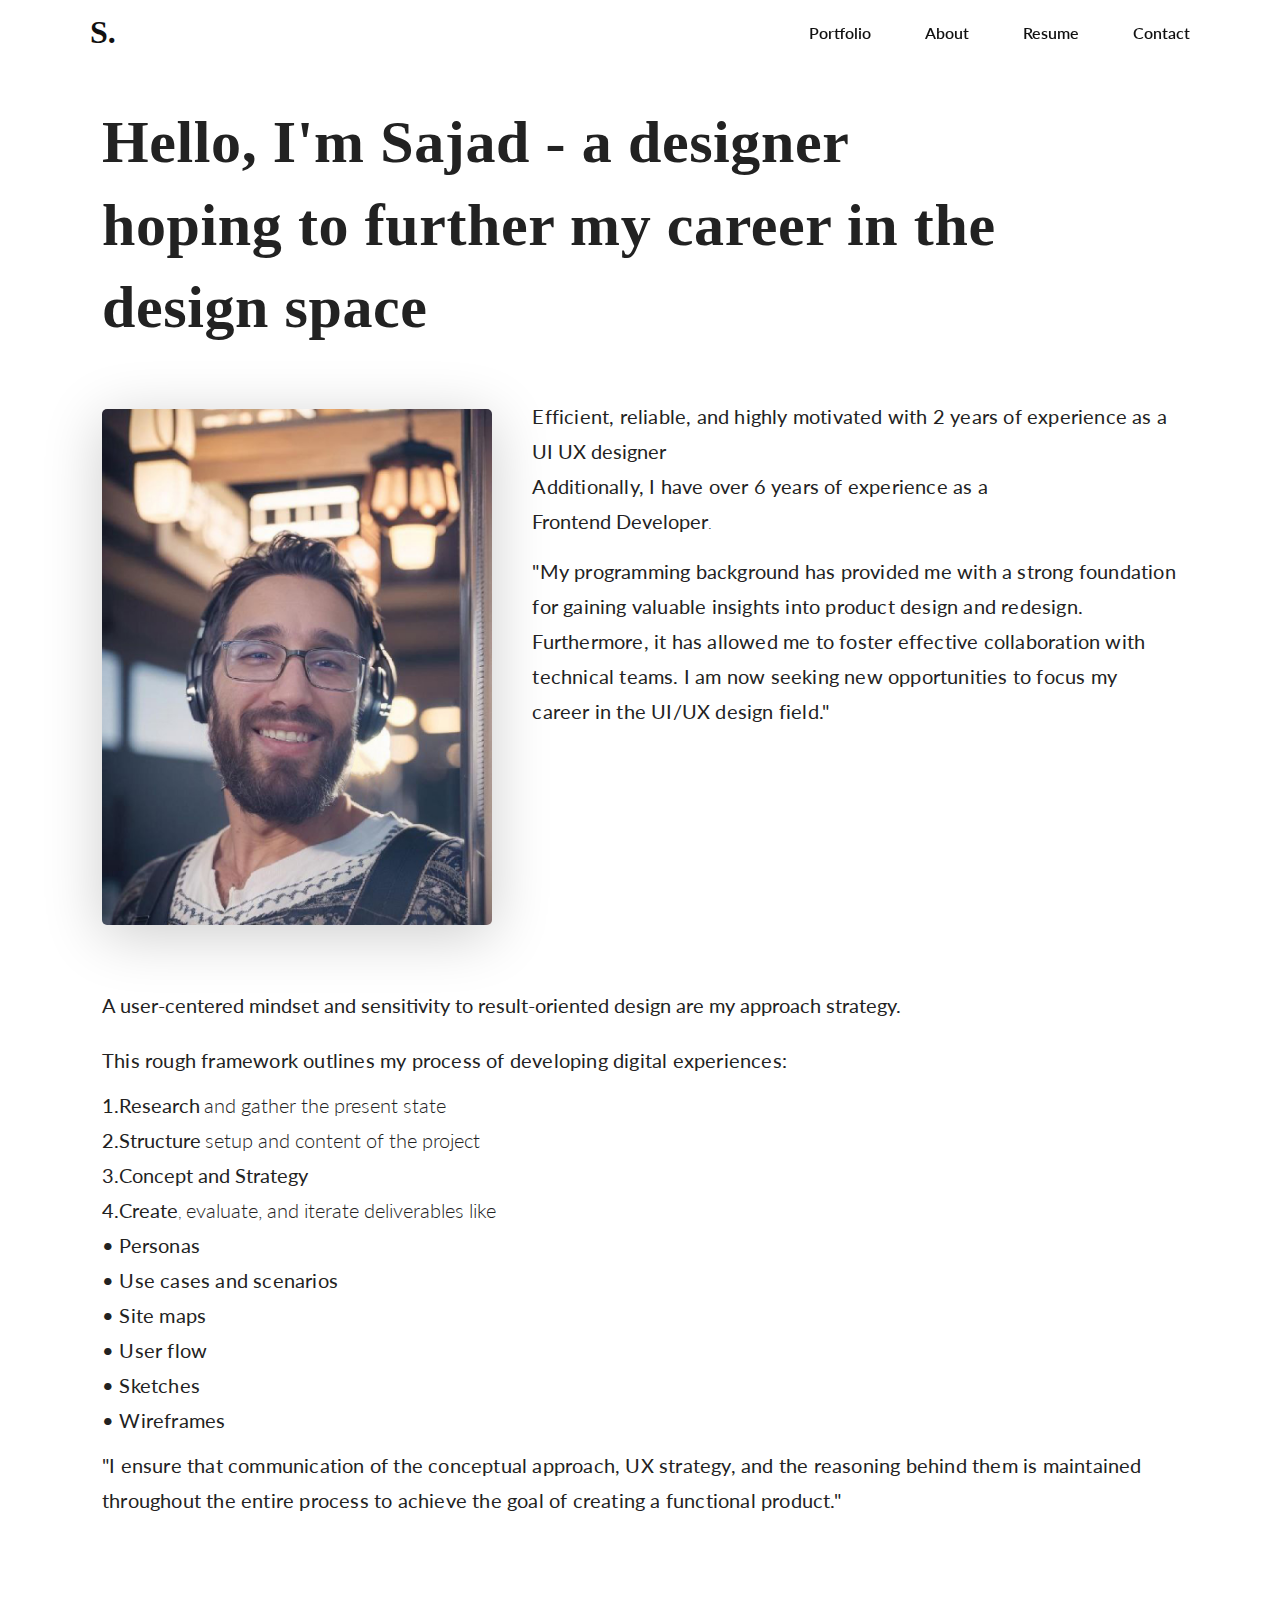
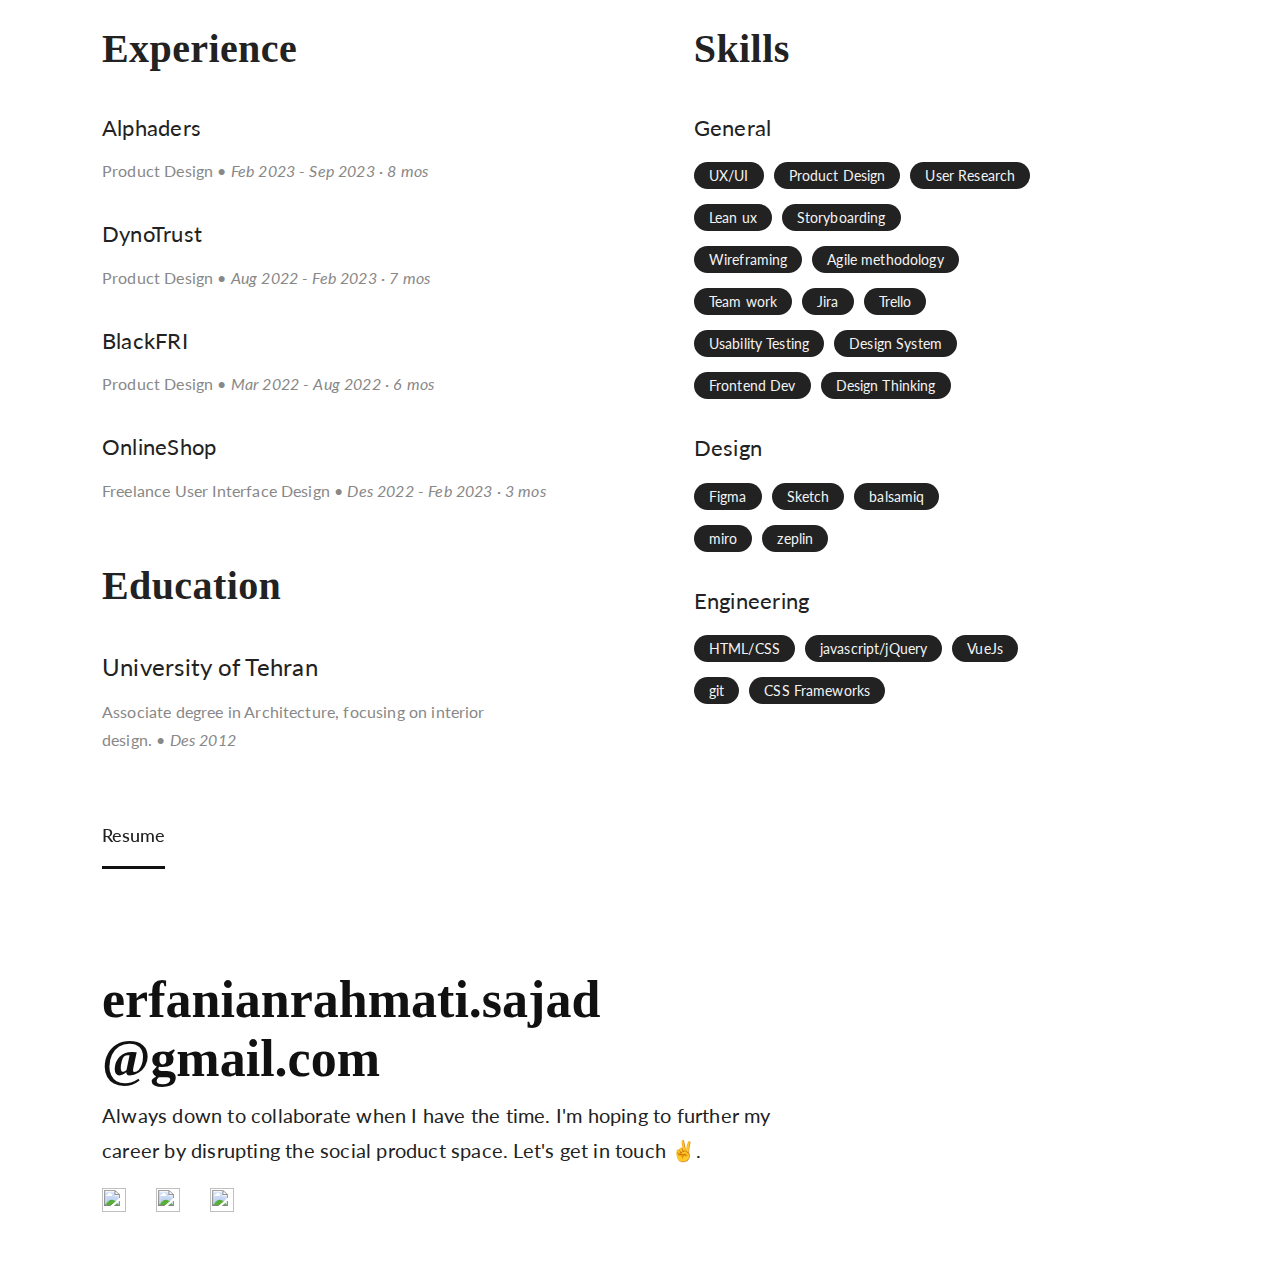
==== about.html @ 3447bb4a "image" ====
<!DOCTYPE html>
<html>

<head>
    <script type="text/javascript" async="" src="https://www.google-analytics.com/analytics.js"></script>
    <script type="text/javascript" async=""
        src="https://www.googletagmanager.com/gtag/js?id=G-6LVR2K3TFJ&amp;l=dataLayer&amp;cx=c"></script>
    <script async="" src="https://www.googletagmanager.com/gtag/js?id=UA-136929707-1"></script>
    <script>window.dataLayer = window.dataLayer || []; function gtag() { dataLayer.push(arguments); } gtag('js', new Date()); gtag('config', 'UA-136929707-1'); </script>
    <meta charset="UTF-8">
    <meta name="viewport" content="width=device-width, initial-scale=1.0">
    <link href="https://fonts.googleapis.com/css?family=Playfair+Display:400,700" rel="stylesheet">
    <link href="https://fonts.googleapis.com/css?family=Playfair+Display:900" rel="stylesheet">
    <link href="https://fonts.googleapis.com/css?family=Lato:300,400" rel="stylesheet">
    <link href="https://fonts.googleapis.com/css?family=Lato:700,900" rel="stylesheet">
    <link rel="shortcut icon" type="image/png" href="/images/favicon.ico">
    <title>About Me - Sajad Erfanian</title>
    <link rel="stylesheet" href="./css/utilities.css" type="text/css">
    <link rel="stylesheet" href="./css/main.css" type="text/css">
    <link rel="stylesheet" href="./css/animation.css" type="text/css">
</head>

<body data-new-gr-c-s-check-loaded="14.1136.0" data-gr-ext-installed="" style="overflow: visible;">
    <main class="About">
        <div class="Preload u-positionR" style="display: none; visibility: hidden;">
            <div class="u-fontSize-h4 u-text-white u-fontWeight-bold u-fontPlayfair u-positionA" id="Preload-logo">
                <span class="D"> Sajad </span><span class="A u-text-darkerBlack"> Erfanian </span>
            </div>
        </div>
        <nav class="Menu u-bg-white u-text-black">
            <div class="Container--Menu">
                <div class="Container-flex u-alignItems-center u-height100">
                    <div class="u-fontSize-h4 u-fontWeight-black u-fontPlayfair" id="logo"><span class=""><a
                                href="./index.html">S.</a></span></div>
                    <div class="">
                        <div class="Menu-item">
                            <div class="u-fontSize-p4" id="Menu-portfolio"><a class="hvr-sweep-to-top-1"
                                    href="./index.html">Portfolio</a></div>
                        </div>
                        <div class="Menu-item">
                            <div class="u-fontSize-p4 u-fontWeight-bold" id="Menu-about"><a class="hvr-sweep-to-top-1"
                                    href="about.html">About</a>
                            </div>
                        </div>
                        <div class="Menu-item">
                            <div class="u-fontSize-p4" id="Menu-resume"><a class="hvr-sweep-to-top-1"
                                    href="./resume/sajad-Erfanian.pdf" target="_blank">Resume</a></div>
                        </div>
                        <div class="Menu-item">
                            <div class="u-fontSize-p4" id="Menu-contact"><a class="hvr-sweep-to-top-1"
                                    href="/#contact">Contact</a></div>
                        </div>
                    </div>
                </div>
            </div>
        </nav>

        <div class="Container Container--about u-bg-white u-paddingV50 u-border-grey--T" id="about">
            <div class="Container-wrapper u-paddingV50 pb0" id="Container-6">
                <h2 class="u-fontSize-h1 u-fontWeight-black u-fontPlayfair u-lineHeight-1_375 u-letterSpacing_1">
                    Hello, I'm Sajad - a designer <br> hoping to further my career in the design space</h2>
                <div class="Container-flex u-marginT50 mb30" id="about-flex_1">
                    <div class="u-width40 u-marginAuto mb30"> <img src="./images/about/me2.jpg"
                            class="u-width100 u-boxShadow3 u-borderR5 u-marginT10" alt=""> </div>
                    <div class="u-width60">
                        <div class="Container-text">
                            <p class="u-fontSize-p3 u-lineHeight-1_75 u-p-MW1"> <span class="Container--about-1">
                                </span></p>
                            <p class="u-fontSize-p3 u-lineHeight-1_75"> Efficient, reliable, and
                                highly motivated with 2 years of experience &ZeroWidthSpace;as a </p>
                            <strong class="u-fontSize-p3 u-lineHeight-1_75 u-p-MW1"> UI UX designer</strong>
                            <p class="u-fontSize-p3 u-lineHeight-1_75 u-p-MW1">Additionally, I have over 6 years of
                                experience as a</p>
                            <strong class="u-fontSize-p3 u-lineHeight-1_75 u-p-MW1">Frontend Developer</strong>.
                            <p class="u-fontSize-p3 u-lineHeight-1_75 u-width100 u-marginT15"> "My
                                programming
                                background has provided me with a strong foundation for gaining valuable
                                insights into product design and redesign. Furthermore, it has allowed me to foster
                                effective
                                collaboration with technical teams. I am now seeking new opportunities to focus my
                                career in the
                                UI/UX design field."</p>
                        </div>
                    </div>
                </div>
                <div class="Container-flex" id="">

                    <div class="">
                        <div class="Container-text">
                            <strong class="d-ib u-fontSize-p3 u-lineHeight-1_75">A user-centered
                                mindset
                                and
                                sensitivity to result-oriented design are my approach strategy.
                            </strong>
                            <p class="mb-10 u-fontSize-p3 u-lineHeight-1_75 u-marginT20">
                                This rough framework outlines my process of developing digital experiences:
                                <br>
                            </p>
                            <strong class="u-fontSize-p3 u-lineHeight-1_75 u-p-MW1">1.Research</strong> <span
                                class="u-fontSize-p3 u-lineHeight-1_75 u-p-MW1">and gather the
                                present
                                state</span><br>
                            <strong class="u-fontSize-p3 u-lineHeight-1_75 u-p-MW1">2.Structure</strong> <span
                                class="u-fontSize-p3 u-lineHeight-1_75 u-p-MW1">setup and content of
                                the
                                project</span><br>
                            <strong class="u-fontSize-p3 u-lineHeight-1_75 u-p-MW1">3.Concept and
                                Strategy</strong><br>
                            <strong class="u-fontSize-p3 u-lineHeight-1_75 u-p-MW1">4.Create</strong>, <span
                                class="u-fontSize-p3 u-lineHeight-1_75 u-p-MW1">evaluate, and
                                iterate
                                deliverables like</span><br>
                            <ul class="fs-16">
                                <li class="u-fontSize-p3 u-lineHeight-1_75 u-p-MW1">
                                    <p class="u-fontSize-p3 u-lineHeight-1_75 u-width100">• Personas</p>
                                </li>
                                <li class="u-fontSize-p3 u-lineHeight-1_75 u-p-MW1">
                                    <p class="u-fontSize-p3 u-lineHeight-1_75 u-width100">• Use cases and
                                        scenarios</p>
                                </li>
                                <li class="u-fontSize-p3 u-lineHeight-1_75 u-p-MW1">
                                    <p class="u-fontSize-p3 u-lineHeight-1_75 u-width100">• Site maps</p>
                                </li>
                                <li class="u-fontSize-p3 u-lineHeight-1_75 u-p-MW1">
                                    <p class="u-fontSize-p3 u-lineHeight-1_75 u-width100">• User flow</p>
                                </li>
                                <li class="u-fontSize-p3 u-lineHeight-1_75 u-p-MW1">
                                    <p class="u-fontSize-p3 u-lineHeight-1_75 u-width100">• Sketches</p>
                                </li>
                                <li class="u-fontSize-p3 u-lineHeight-1_75 u-p-MW1">
                                    <p class="u-fontSize-p3 u-lineHeight-1_75 u-width100">• Wireframes</p>
                                </li>
                            </ul>

                            <p class="u-fontSize-p3 u-lineHeight-1_75 u-marginT10">
                                "I ensure that communication of the conceptual approach, UX strategy, and the
                                reasoning
                                behind them
                                is maintained throughout the entire process to achieve the goal of creating a
                                functional
                                product."

                            </p>

                        </div>
                    </div>
                </div>
                <!-- <div class="Container-flex"> <div class="u-width75"> <div class="Container-text u-width100"> </div></div></div>-->
            </div>
        </div>

        <div class="Container Container--about u-bg-white u-border-grey--T" id="about-experience">
            <div class="Container-wrapper u-paddingV50">
                <div class="Container-flex" id="about-experience-flex">
                    <div class="u-width45" id="experience">
                        <h2 class="u-fontSize-h3 u-fontWeight-black u-fontPlayfair u-lineHeight-1_5 u-letterSpacing_1">
                            Experience </h2>
                        <div class="Container-text flex-mobile">
                            <div class="flex-mobile-child">
                                <p class="u-fontSize-p2 u-lineHeight-1_75 u-marginT30">Alphaders</p>
                                <p class="u-fontSize-p4 u-lineHeight-1_75 u-marginT10 u-text-darkGrey">Product Design •
                                    <i>Feb 2023 - Sep 2023 · 8 mos</i>
                                </p>
                                <p></p>
                                <p class="u-fontSize-p2 u-lineHeight-1_75 u-marginT30">DynoTrust
                                </p>
                                <p class="u-fontSize-p4 u-lineHeight-1_75 u-marginT10 u-text-darkGrey"> Product Design
                                    • <i>Aug 2022 - Feb 2023 · 7 mos</i> </p>
                                <p></p>
                                <p class="u-fontSize-p2 u-lineHeight-1_75 u-marginT30">BlackFRI</p>
                                <p class="u-fontSize-p4 u-lineHeight-1_75 u-marginT10 u-text-darkGrey"> Product Design
                                    • <i>Mar 2022 - Aug 2022 · 6 mos</i> </p>
                                <p></p>
                                <p class="u-fontSize-p2 u-lineHeight-1_75 u-marginT30">OnlineShop</p>
                                <p class="u-fontSize-p4 u-lineHeight-1_75 u-marginT10 u-text-darkGrey"> Freelance
                                    User Interface Design • <i>Des 2022 - Feb 2023 · 3 mos</i> </p>
                                <p></p>
                            </div>
                        </div>
                        <div class="Container Container--about u-bg-white u-border-grey--T u-marginT50" id="education">
                            <div class="u-paddingB50">
                                <h2
                                    class="u-fontSize-h3 u-fontWeight-black u-fontPlayfair u-lineHeight-1_5 u-letterSpacing_1">
                                    Education </h2>
                                <div class="Container-text u-width90">
                                    <p class="u-fontSize-p1 u-lineHeight-1_75 u-marginT30"> University of Tehran </p>
                                    <p class="u-fontSize-p4 u-lineHeight-1_75 u-marginT10 u-text-darkGrey"> Associate
                                        degree in Architecture, focusing on
                                        interior design. • <i>Des 2012</i> </p>
                                    <p></p>
                                </div>
                            </div>
                        </div>
                        <a href="./resume/sajad-Erfanian.pdf" target="_blank" class="u-text-black u-displayBlock">
                            <div class="Button Button-md u-fontWeight-medium hvr-sweep-to-top u-marginT50 mt-0"> Resume
                            </div>
                        </a>
                    </div>
                    <div class="u-width45 skills-w" id="skills">
                        <h2 class="u-fontSize-h3 u-fontWeight-black u-fontPlayfair u-lineHeight-1_5 u-letterSpacing_1">
                            Skills </h2>
                        <div class="Container-text">
                            <p class="u-fontSize-p2 u-lineHeight-1_75 u-marginT30"> General </p>
                            <div class="Container-flex u-justify-start">
                                <h5
                                    class="u-fontSize-h6 u-letterSpacing_1 u-bg-charcoal u-text-white u-borderR5 u-textUpper u-marginT15">
                                    UX/UI</h5>
                                <h5
                                    class="u-fontSize-h6 u-letterSpacing_1 u-bg-charcoal u-text-white u-borderR5 u-marginT15">
                                    Product Design</h5>
                                <h5
                                    class="u-fontSize-h6 u-letterSpacing_1 u-bg-charcoal u-text-white u-borderR5 u-marginT15">
                                    User Research</h5>
                            </div>
                            <div class="Container-flex u-justify-start">
                                <h5
                                    class="u-fontSize-h6 u-letterSpacing_1 u-bg-charcoal u-text-white u-borderR5 u-marginT15">
                                    Lean ux</h5>
                                <h5
                                    class="u-fontSize-h6 u-letterSpacing_1 u-bg-charcoal u-text-white u-borderR5 u-marginT15">
                                    Storyboarding</h5>
                            </div>
                            <div class="Container-flex u-justify-start">
                                <h5
                                    class="u-fontSize-h6 u-letterSpacing_1 u-bg-charcoal u-text-white u-borderR5 u-marginT15">
                                    Wireframing</h5>
                                <h5
                                    class="u-fontSize-h6 u-letterSpacing_1 u-bg-charcoal u-text-white u-borderR5 u-marginT15">
                                    Agile methodology</h5>
                                <h5
                                    class="u-fontSize-h6 u-letterSpacing_1 u-bg-charcoal u-text-white u-borderR5 u-marginT15">
                                    Team work</h5>
                                <h5
                                    class="u-fontSize-h6 u-letterSpacing_1 u-bg-charcoal u-text-white u-borderR5 u-marginT15">
                                    Jira</h5>
                                <h5
                                    class="u-fontSize-h6 u-letterSpacing_1 u-bg-charcoal u-text-white u-borderR5 u-marginT15">
                                    Trello</h5>
                            </div>
                            <div class="Container-flex u-justify-start">
                                <h5
                                    class="u-fontSize-h6 u-letterSpacing_1 u-bg-charcoal u-text-white u-borderR5 u-marginT15">
                                    Usability Testing</h5>
                                <h5
                                    class="u-fontSize-h6 u-letterSpacing_1 u-bg-charcoal u-text-white u-borderR5 u-marginT15">
                                    Design System</h5>
                                <h5
                                    class="u-fontSize-h6 u-letterSpacing_1 u-bg-charcoal u-text-white u-borderR5 u-marginT15">
                                    Frontend Dev</h5>

                                <h5
                                    class="u-fontSize-h6 u-letterSpacing_1 u-bg-charcoal u-text-white u-borderR5 u-marginT15">
                                    Design Thinking</h5>
                            </div>
                            <p></p>
                            <p class="u-fontSize-p2 u-lineHeight-1_75 u-marginT30"> Design </p>
                            <div class="Container-flex u-justify-start">
                                <h5
                                    class="u-fontSize-h6 u-letterSpacing_1 u-bg-charcoal u-text-white u-borderR5 u-marginT15">
                                    Figma</h5>
                                <h5
                                    class="u-fontSize-h6 u-letterSpacing_1 u-bg-charcoal u-text-white u-borderR5 u-marginT15">
                                    Sketch</h5>
                                <h5
                                    class="u-fontSize-h6 u-letterSpacing_1 u-bg-charcoal u-text-white u-borderR5 u-marginT15">
                                    balsamiq</h5>
                            </div>
                            <div class="Container-flex u-justify-start">
                                <h5
                                    class="u-fontSize-h6 u-letterSpacing_1 u-bg-charcoal u-text-white u-borderR5 u-marginT15">
                                    miro</h5>
                                <h5
                                    class="u-fontSize-h6 u-letterSpacing_1 u-bg-charcoal u-text-white u-borderR5 u-marginT15">
                                    zeplin</h5>

                            </div>
                            <p></p>
                            <p class="u-fontSize-p2 u-lineHeight-1_75 u-marginT30"> Engineering </p>
                            <div class="Container-flex u-justify-start">
                                <h5
                                    class="u-fontSize-h6 u-letterSpacing_1 u-bg-charcoal u-text-white u-borderR5 u-textUpper u-marginT15">
                                    HTML/CSS</h5>
                                <h5
                                    class="u-fontSize-h6 u-letterSpacing_1 u-bg-charcoal u-text-white u-borderR5 u-marginT15">
                                    javascript/jQuery</h5>
                                <h5
                                    class="u-fontSize-h6 u-letterSpacing_1 u-bg-charcoal u-text-white u-borderR5 u-marginT15">
                                    VueJs</h5>
                            </div>
                            <div class="Container-flex u-justify-start">
                                <h5
                                    class="u-fontSize-h6 u-letterSpacing_1 u-bg-charcoal u-text-white u-borderR5 u-marginT15">
                                    git</h5>
                                <h5
                                    class="u-fontSize-h6 u-letterSpacing_1 u-bg-charcoal u-text-white u-borderR5 u-marginT15">
                                    CSS Frameworks</h5>

                            </div>
                            <p></p>
                        </div>
                    </div>
                </div>
            </div>
        </div>
        <footer>
            <div class="Container Container--contact u-bg-white u-border-grey--T u-paddingV50">
                <div class="Container-wrapper">
                    <div class="u-width70">
                        <h2 class="wb wfc u-fontPlayfair u-fontSize-h2 u-fontWeight-black"> <a
                                href="mailto:erfanianrahmati.sajad@gmail.com" target="_blank">erfanianrahmati.sajad
                                <span>@gmail.com</span> </a> </h2>
                        <div class="Container-text u-width90">
                            <p class="u-fontSize-p3 u-marginT10 u-lineHeight-1_75">
                                <span class="Container--about-1">Always down to collaborate when I have the time. I'm
                                    hoping to further my career by disrupting the social product space. Let's get in
                                    touch ✌️.
                                    <br>
                                </span>
                            </p>
                            <div class="Container-flex Container--social u-marginT20">
                                <a href="https://linkedin.com/in/sajaderfanian/" target="_blank"> <img
                                        src="./images/home/linkedin.png" alt=""> </a>
                                <a class="telegram" target="_blank" href="Https://t.me/sajaderf"><img
                                        src="./images/telegram.svg" alt=""></a>
                                <a class="twitter" target="_blank" href="https://twitter.com/sajaderf"><img
                                        src="./images/twiter.svg" alt=""></a>
                            </div>
                        </div>
                    </div>
                </div>
            </div>
        </footer>
    </main>
    <script src="https://ajax.googleapis.com/ajax/libs/jquery/3.1.1/jquery.min.js"></script>
    <script src="https://ajax.googleapis.com/ajax/libs/jqueryui/1.12.1/jquery-ui.min.js"></script>
    <script src="./js/preload.js" type="text/javascript"></script>
    <div id="loom-companion-mv3" ext-id="liecbddmkiiihnedobmlmillhodjkdmb">
        <section id="shadow-host-companion"></section>
    </div>
</body>


</html>
---- css/utilities.css ----
.u-displayBlock {
    display: block
}

.u-displayInlineBlock {
    display: inline-block;
    vertical-align: top
}

.u-displayInline {
    display: inline
}

.u-displayNone {
    display: none
}

.u-displayBlock--md {
    display: block
}

@media screen and (max-width:769px) {
    .u-displayBlock--md {
        display: none
    }
}

.u-displayNone--md {
    display: none
}

@media screen and (max-width:769px) {
    .u-displayNone--md {
        display: block
    }
}

.u-justify-center {
    -webkit-box-pack: center;
    -ms-flex-pack: center;
    justify-content: center
}

.u-justify-start {
    -webkit-box-pack: start !important;
    -ms-flex-pack: start !important;
    justify-content: flex-start !important
}

.u-justify-end {
    -webkit-box-pack: end !important;
    -ms-flex-pack: end !important;
    justify-content: flex-end !important
}

.u-justify-spaceBetween {
    -webkit-box-pack: justify;
    -ms-flex-pack: justify;
    justify-content: space-between
}

.u-justify-spaceAround {
    -ms-flex-pack: distribute;
    justify-content: space-around
}

.u-align-center {
    -ms-flex-item-align: center;
    -ms-grid-row-align: center;
    align-self: center
}

.u-alignItems-center {
    -webkit-box-align: center;
    -ms-flex-align: center;
    align-items: center
}

.u-flex-row {
    -webkit-box-orient: horizontal !important;
    -webkit-box-direction: normal !important;
    -ms-flex-direction: row !important;
    flex-direction: row !important
}

.u-flex-col {
    -webkit-box-orient: vertical;
    -webkit-box-direction: normal;
    -ms-flex-direction: column;
    flex-direction: column
}

.u-positionR {
    position: relative
}

.u-positionA {
    position: absolute
}

.u-positionF {
    position: fixed
}

.u-positionS {
    position: static !important
}

.u-floatR {
    float: right
}

.u-floatL {
    float: left
}

.u-bg-orange {
    background-color: #f8b086
}

.u-bg-blue {
    background-color: #2f80ed
}

.u-bg-purple {
    background-color: #4960d7
}

.u-bg-darkBlue {
    background-color: #333f98
}

.u-bg-green {
    background-color: #6fcf97
}

.u-bg-lightBlue {
    background-color: #d0e6f6
}

.u-bg-skyBlue {
    background-color: #cddce7
}

.u-bg-navy {
    background-color: #142155
}

.u-bg-charcoal {
    background-color: #222
}

.u-bg-lightCharcoal {
    background-color: #333
}

.u-bg-yellow {
    background-color: #ffd077
}

.u-bg-white {
    background: #fff
}

.u-bg-offWhite {
    background-color: #f7f7f7
}

.u-bg-lightWhite {
    background-color: #f4f4f4
}

.u-bg-black {
    background-color: #111
}

.u-bg-offBlue {
    background-color: #e1f1fd
}

.u-bg-pink {
    background-color: #f9e6ec
}

.u-bg-darkPink {
    background-color: #f0a7c9
}

.u-bg-lightYellow {
    background-color: #ffe1a9
}

.u-bg-silverWhite {
    background-color: #f3f3f3
}

.u-bg-lightNavy {
    background-color: #4f5bb7
}

.u-bg-darkPurple {
    background-color: #4c5391
}

.u-bg-lightGrey_2 {
    background-color: rgba(175, 175, 175, .175)
}

.u-bg-darkGrey {
    background-color: #f7f7f7
}

.u-bg-red {
    background-color: #cd4037
}

.u-bg-paleBlue {
    background-color: #b7cad8
}

.u-bg-grey {
    background-color: #ddd
}

.u-bg-lightGrey {
    background-color: #f6f6f6
}

.u-bg-dukeBlue {
    background-color: #0736a4
}

.u-bg-texas {
    background-color: #bf5700
}

.u-bg-minnesota {
    background-color: #7a0019
}

.u-bg-pinkPost {
    background-color: #fcadd0
}

.u-bg-bluePost {
    background-color: #87fafc
}

.u-bg-yellowPost {
    background-color: #ff8
}

.u-bg-greenPost {
    background-color: #92ff88
}

.u-bg-darkerBlue {
    background: #0e2163
}

.u-bg-darkerBlue_1 {
    background: #17265c
}

.u-bg-darkGreen {
    background-color: #004325
}

.u-bg-darkerGrey {
    background-color: rgba(0, 0, 0, .55)
}

.u-bg-hc_Blue {
    background-color: #53afca
}

.u-bg-darkBlue_2 {
    background: #363f54
}

.u-text-black {
    color: #222 !important
}

.u-text-darkerBlack {
    color: #ccc
}

.u-text-white {
    color: #f3f3f3
}

.u-text-darkBlue {
    color: #363f54
}

.u-text-navy {
    color: #142155
}

.u-text-darkerBlue {
    color: #333f98
}

.u-text-red {
    color: #cd4037
}

.u-text-blue {
    color: #0e3bbb
}

.u-text-grey {
    color: #aaa
}

.u-text-darkGrey {
    color: #888
}

.u-text-lightGrey {
    color: #ccc
}

.u-text-orange {
    color: #f8b086
}

.u-borderR5 {
    border-radius: 5px
}

.u-border-darkBlue {
    border: 1px solid #363f54
}

.u-border-white {
    border: 1px solid #fff
}

.u-border-white--T {
    border-top: 1px solid #fff
}

.u-border-black {
    border: 1px solid #000
}

.u-border-charcoal {
    border: 1px solid #ddd
}

.u-border-grey {
    border-bottom: 1px solid #ccc !important;
    border-bottom: none !important
}

.u-border-lightGrey {
    border: 1px solid #eee
}

.u-border-tan {
    border: 1px solid rgba(225, 197, 172, .8)
}

.u-border-grey--B {
    border-bottom: 1px solid #fff;
    border-color: transparent
}

.u-border-lightGrey--B {
    border-bottom: 1px solid #ddd
}

.u-border-grey--T {
    border-top: 1px solid #fff;
    border-color: transparent
}

.u-border-green {
    border: 1px solid #6fcf97
}

.u-border-red {
    border: 1px solid #cd4037
}

.u-border-red--B {
    border-bottom: 1px solid #cd4037
}

.u-borderW1 {
    border-width: 1px
}

.u-borderW2 {
    border-width: 2px
}

.u-borderW3 {
    border-width: 3px
}

.u-boxShadow1 {
    -webkit-box-shadow: 0 4px 50px 0 rgba(0, 0, 0, .13);
    box-shadow: 0 4px 50px 0 rgba(0, 0, 0, .13)
}

.u-boxShadow2 {
    -webkit-box-shadow: 0 4px 10px 0 rgba(0, 0, 0, .085);
    box-shadow: 0 4px 10px 0 rgba(0, 0, 0, .085)
}

.u-boxShadow3 {
    -webkit-box-shadow: 0 10px 60px 0 rgba(0, 0, 0, .2);
    box-shadow: 0 10px 60px 0 rgba(0, 0, 0, .2)
}

.u-boxShadow4 {
    -webkit-box-shadow: 0 4px 10px 0 rgba(0, 0, 0, .04);
    box-shadow: 0 4px 10px 0 rgba(0, 0, 0, .04)
}

.u-boxShadow5 {
    -webkit-box-shadow: 0 4px 40px 0 rgba(0, 0, 0, .25);
    box-shadow: 0 4px 40px 0 rgba(0, 0, 0, .25)
}

.u-boxShadow6 {
    -webkit-box-shadow: 0 2px 5px 0 rgba(0, 0, 0, .03);
    box-shadow: 0 2px 5px 0 rgba(0, 0, 0, .03)
}

.u-boxShadow7 {
    -webkit-box-shadow: 0 10px 80px 0 rgba(0, 0, 0, .15);
    box-shadow: 0 10px 80px 0 rgba(0, 0, 0, .15)
}

.u-textUpper {
    text-transform: uppercase
}

.u-textCenter {
    text-align: center
}

.u-textRight {
    text-align: right
}

.u-text-underline {
    text-decoration: underline
}

.u-fontPlayfair {
    font-family: 'Gotham', serif;
    font-weight: 700
}

.u-fontLato {
    font-family: Lato, sans-serif
}

.u-fontSize-main {
    font-size: 85px
}

.u-fontSize-h1 {
    font-size: 60px
}

.u-fontSize-h2 {
    font-size: 52px
}

.u-fontSize-h2--alt {
    font-size: 44px
}

.u-fontSize-h3 {
    font-size: 40px
}

.u-fontSize-h4 {
    font-size: 32px
}

.u-fontSize-h4--alt {
    font-size: 26px
}

.u-fontSize-h4--sec {
    font-size: 22px
}

.u-fontSize-h5 {
    font-size: 18px
}

.u-fontSize-h6 {
    font-size: 14px
}

@media screen and (max-width:769px) {
    .u-fontSize-h5 {
        font-size: 14px !important
    }
}

.u-fontSize-p1 {
    font-size: 24px
}

.u-fontSize-p2 {
    font-size: 22px
}

.u-fontSize-p3 {
    font-size: 20px
}

.u-fontSize-p4 {
    font-size: 16px
}

@media screen and (max-width:769px) {
    .u-fontSize-p3 {
        font-size: 20px !important
    }
}

.u-fontWeight-extraLight {
    font-weight: 100
}

.u-fontWeight-light {
    font-weight: 300
}

.u-fontWeight-regular {
    font-weight: 400
}

.u-fontWeight-medium {
    font-weight: 500
}

.u-fontWeight-semiBold {
    font-weight: 600
}

.u-fontWeight-bold {
    font-weight: 700
}

.u-fontWeight-bolder {
    font-weight: 800
}

.u-fontWeight-black {
    font-weight: 900
}

.u-lineHeight-1 {
    line-height: 1
}

.u-lineHeight-1_25 {
    line-height: 1.25
}

.u-lineHeight-1_375 {
    line-height: 1.375
}

.u-lineHeight-1_5 {
    line-height: 1.5
}

.u-lineHeight-1_75 {
    line-height: 1.75
}

.u-lineHeight-2 {
    line-height: 2
}

.u-letterSpacing_1 {
    letter-spacing: .01em
}

.u-letterSpacing_2 {
    letter-spacing: .07em
}

.u-letterSpacing_3 {
    letter-spacing: .04em
}

.u-marginAuto {
    margin: 0 auto
}

.u-margin0 {
    margin: 0
}

.u-marginT0 {
    margin-top: 0
}

.u-marginB0 {
    margin-bottom: 0
}

.u-marginT5 {
    margin-top: 5px
}

.u-marginT10 {
    margin-top: 10px
}

.u-marginT15 {
    margin-top: 15px
}

.u-marginT20 {
    margin-top: 20px
}

.u-marginT30 {
    margin-top: 30px
}

.u-marginT40 {
    margin-top: 40px
}

.u-marginT50 {
    margin-top: 50px
}

.u-marginT60 {
    margin-top: 60px
}

.u-marginT75 {
    margin-top: 75px
}

.u-marginT80 {
    margin-top: 80px
}

.u-marginT100 {
    margin-top: 100px
}

.u-marginT150 {
    margin-top: 150px
}

.u-marginV150 {
    margin-top: 150px;
    margin-bottom: 150px
}

.u-marginTN_1 {
    margin-top: -50px
}

.u-marginTN_2 {
    margin-top: 0
}

.u-marginTN_3 {
    margin-top: -175px
}

.u-marginW65 {
    margin-left: 17.5%
}

.u-marginW65--right {
    margin-right: 17.5%
}

.u-marginL100 {
    margin-left: 100px
}

.u-marginL150 {
    margin-left: 150px
}

.u-marginL5p {
    margin-left: 5%
}

.u-marginL10p {
    margin-left: 9%
}

.u-padding10 {
    padding: 10px
}

.u-paddingT20 {
    padding-top: 20px
}

.u-paddingT30 {
    padding-top: 30px
}

.u-paddingT40 {
    padding-top: 40px
}

.u-paddingT50 {
    padding-top: 50px
}

.u-paddingT80 {
    padding-top: 80px
}

.u-paddingT100 {
    padding-top: 100px
}

.u-paddingB80 {
    padding-bottom: 80px
}

.u-paddingB100 {
    padding-bottom: 100px
}

.u-paddingV100 {
    padding: 100px 0
}

.u-paddingT125 {
    padding-top: 125px
}

.u-paddingT150 {
    padding-top: 150px
}

.u-paddingV50 {
    padding: 50px 0
}

.u-paddingV80 {
    padding: 80px 0
}

.u-paddingV125 {
    padding: 125px 0
}

.u-paddingV150 {
    padding: 150px 0
}

.u-paddingT175 {
    padding-top: 175px
}

.u-paddingB40 {
    padding-bottom: 40px
}

.u-paddingB50 {
    padding-bottom: 50px
}

.u-paddingB100 {
    padding-bottom: 100px
}

.u-paddingB150 {
    padding-bottom: 150px
}

.u-paddingB175 {
    padding-bottom: 175px
}

.u-width10 {
    width: 10%
}

.u-width15 {
    width: 15%
}

.u-width18 {
    width: 18%
}

.u-width20 {
    width: 20%
}

.u-width25 {
    width: 25%
}

.u-width30 {
    width: 30%
}

.u-width33 {
    width: 33.3333333%
}

.u-width35 {
    width: 35%
}

.u-width40 {
    width: 40%
}

.u-width45 {
    width: 45%
}

.u-width50 {
    width: 50%
}

.u-width55 {
    width: 55%
}

.u-width60 {
    width: 60%
}

.u-width65 {
    width: 65%
}

.u-width70 {
    width: 70%
}

.u-width75 {
    width: 75%
}

.u-width80 {
    width: 80%
}

.u-width85 {
    width: 85%
}

.u-width90 {
    width: 90%
}

.u-width95 {
    width: 95%;
    max-width: 1300px
}

.u-width100 {
    width: 100%
}

.u-height100 {
    height: 100%
}

.u-p-MW1 {
    max-width: 540px
}

.u-p-MW2 {
    max-width: 750px
}

@media screen and (max-width:900px) {
    .u-marginL150 {
        margin-left: 75px
    }
}

@media screen and (max-width:769px) {
    .u-paddingT50 {
        padding-top: 25px
    }

    .u-paddingT100 {
        padding-top: 50px
    }

    .u-paddingT125 {
        padding-top: 60px
    }

    .u-paddingT150 {
        padding-top: 75px
    }

    .u-paddingT175 {
        padding-top: 90px
    }

    .u-paddingB100 {
        padding-bottom: 50px
    }

    .u-paddingV50 {
        padding: 25px 0
    }

    .u-paddingV100 {
        padding: 50px 0
    }

    .u-paddingV125 {
        padding: 60px 0
    }

    .u-paddingV150 {
        padding: 75px 0
    }
}
---- css/main.css ----
* {
    -webkit-box-sizing: border-box;
    box-sizing: border-box;
}

@font-face {
    font-weight: 400;
    font-style: normal;
    font-family: circular;

    src: url('chrome-extension://liecbddmkiiihnedobmlmillhodjkdmb/fonts/CircularXXWeb-Book.woff2') format('woff2');
}

@font-face {
    font-weight: 700;
    font-style: normal;
    font-family: circular;

    src: url('chrome-extension://liecbddmkiiihnedobmlmillhodjkdmb/fonts/CircularXXWeb-Bold.woff2') format('woff2');
}

@font-face {
    font-family: 'Gotham';
    font-weight: 300;
    src: url("chrome-extension://mfgppbbdeofhlcdcgomihmhaljojfial/fonts/gotham/Gotham-Light.otf");
}

@font-face {
    font-family: 'Gotham';
    font-weight: 400;
    src: url("chrome-extension://mfgppbbdeofhlcdcgomihmhaljojfial/fonts/gotham/Gotham-Book.otf");
}

@font-face {
    font-family: 'Gotham';
    font-weight: 500;
    src: url("chrome-extension://mfgppbbdeofhlcdcgomihmhaljojfial/fonts/gotham/Gotham-Medium.otf");
}

@font-face {
    font-family: 'Gotham';
    font-weight: 700;
    src: url("chrome-extension://mfgppbbdeofhlcdcgomihmhaljojfial/fonts/gotham/Gotham-Bold.otf");
}

@font-face {
    font-family: 'Gotham';
    font-weight: 900;
    src: url("chrome-extension://mfgppbbdeofhlcdcgomihmhaljojfial/fonts/gotham/Gotham-Black.otf");
}

body {
    margin: 0;
    padding: 0;
    font-family: Lato, sans-serif;
    font-weight: 300;
    -webkit-transition: all 0.25s;
    -o-transition: all 0.25s;
    transition: all 0.25s;
    color: #222;
    overflow-x: hidden;
}

a {
    color: #111;
    text-decoration: none;
    -webkit-transition: all 0.25s;
    -o-transition: all 0.25s;
    transition: all 0.25s;
}

b {
    font-weight: 700 !important;
}

h1,
h2,
h3,
h4,
h5,
h6,
p {
    margin: 0;
    font-weight: 400;
}

ul {
    list-style-type: none;
    margin: 0;
}

ul li a {
    color: #fff;
    text-decoration: none;
}

p {
    letter-spacing: 0.01em;
}

.op04 {
    opacity: 0.4;
}

.Preload {
    width: 100%;
    height: 100%;
    position: fixed;
    background: #222;
    top: 0;
    left: 0;
    z-index: 100000;
}

#recharge h3,
.Preload div {
    top: 50%;
    left: 50%;
    -webkit-transform: translate(-50%, -50%);
    -ms-transform: translate(-50%, -50%);
    transform: translate(-50%, -50%);
}

.Preload span {
    display: inline-block;
}

.D {
    -webkit-animation: loader 1.5s linear;
    animation: loader 1.5s linear;
    -webkit-animation-iteration-count: infinite;
    animation-iteration-count: infinite;
    color: #fff !important;
}

.A {
    -webkit-animation: loader 1.5s linear;
    animation: loader 1.5s linear;
    -webkit-animation-iteration-count: infinite;
    animation-iteration-count: infinite;
    -webkit-animation-delay: 0.75s;
    animation-delay: 0.75s;
    color: #888 !important;
}

@-webkit-keyframes loader {
    0% {
        -webkit-transform: translateY(0);
        transform: translateY(0);
    }

    50% {
        -webkit-transform: translateY(-20px);
        transform: translateY(-20px);
    }

    100% {
        -webkit-transform: translateY(0);
        transform: translateY(0);
    }
}

@keyframes loader {
    0% {
        -webkit-transform: translateY(0);
        transform: translateY(0);
    }

    50% {
        -webkit-transform: translateY(-20px);
        transform: translateY(-20px);
    }

    100% {
        -webkit-transform: translateY(0);
        transform: translateY(0);
    }
}

.u-width40.u-marginAuto {
    margin: 0;
    width: 40%;
    padding-right: 40px;
    height: min-content;
}

.skills-w .Container-flex.u-justify-start {
    max-width: 380px;
    flex-wrap: wrap;
    display: flex;
}

.fullscreen-bg {
    position: fixed;
    top: -250px;
    right: 0;
    bottom: 0;
    left: 0;
    overflow: hidden;
    z-index: -1000;
}

.fullscreen-bg__video {
    position: absolute;
    top: 0;
    left: 0;
    width: 100%;
    height: 900px;
}

@media (min-aspect-ratio: 16/9) {
    .fullscreen-bg__video {
        height: 300%;
        top: -100%;
    }
}

@media (max-aspect-ratio: 16/9) {
    .fullscreen-bg__video {
        width: 300%;
        left: -100%;
    }
}

.mb30 {
    margin-bottom: 30px !important;
}

.Container--Menu {
    width: 90%;
    margin: 0 auto;
    max-width: 1100px;
    height: 100%;
}

.Menu {
    text-align: right;
    z-index: 1000;
    width: 100%;
    position: fixed;
    top: 0;
    height: 65px;
}

.Menu-item {
    display: inline-block;
    font-size: 18px;
    -webkit-transition: all 0.25s;
    -o-transition: all 0.25s;
    transition: all 0.25s;
}

#Menu-about,
#Menu-portfolio,
#Menu-resume {
    padding-right: 50px;
    font-weight: 600;
}

nav .Menu-item a {
    font-weight: 600;
    padding-block: 4px;

}

/* .Menu-item:hover {
    opacity: 0.5;
} */

#logo {
    opacity: 1;
    z-index: 4;
    -webkit-transition: 0.25s;
    -o-transition: 0.25s;
    transition: 0.25s;
}

.fadeIn {
    -webkit-animation-duration: 0.5s;
    animation-duration: 0.5s;
}

.link-white {
    color: #fff;
}

.Menu--main {
    -webkit-transition: all 0.25s;
    -o-transition: all 0.25s;
    transition: all 0.25s;
    opacity: 1;
}

.Menu--js {
    -webkit-transition: all 0.25s;
    -o-transition: all 0.25s;
    transition: all 0.25s;
    opacity: 0;
    visibility: hidden;
}

.Button {
    font-size: 18px;
    text-align: center;
    border-bottom: 3px solid #111;
    position: relative;
    -webkit-transition: all 0.25s;
    -o-transition: all 0.25s;
    transition: all 0.25s;
}

.Button-lg {
    width: -webkit-fit-content;
    width: -moz-fit-content;
    width: fit-content;
    padding: 20px 0;
    cursor: pointer;
    font-size: 20px;
}

.Button-md {
    width: -webkit-fit-content;
    width: -moz-fit-content;
    width: fit-content;
    padding: 20px 0;
}

.Button-sm {
    width: -webkit-fit-content;
    width: -moz-fit-content;
    width: fit-content;
    font-size: 14px;
    padding: 15px 0;
}

.Button-next {
    float: right;
}

.hvr-sweep-to-top {
    display: inline-block;
    vertical-align: middle;
    -webkit-transform: perspective(1px) translateZ(0);
    transform: perspective(1px) translateZ(0);
    -webkit-box-shadow: 0 0 1px transparent;
    box-shadow: 0 0 1px transparent;
    position: relative;
    -webkit-transition-property: color;
    -o-transition-property: color;
    transition-property: color;
    -webkit-transition-duration: 0.25s;
    -o-transition-duration: 0.25s;
    transition-duration: 0.25s;
}

.hvr-sweep-to-top:before {
    content: "";
    position: absolute;
    z-index: -1;
    top: 0;
    left: 0;
    right: 0;
    bottom: 0;
    background: #111;
    -webkit-transform: scaleY(0);
    -ms-transform: scaleY(0);
    transform: scaleY(0);
    -webkit-transform-origin: 50% 100%;
    -ms-transform-origin: 50% 100%;
    transform-origin: 50% 100%;
    -webkit-transition-property: transform;
    -webkit-transition-property: -webkit-transform;
    transition-property: -webkit-transform;
    -o-transition-property: transform;
    transition-property: transform;
    transition-property: transform, -webkit-transform;
    -webkit-transition-duration: 0.25s;
    -o-transition-duration: 0.25s;
    transition-duration: 0.25s;
    -webkit-transition-timing-function: ease-out;
    -o-transition-timing-function: ease-out;
    transition-timing-function: ease-out;
}

.hvr-sweep-to-top:active,
.hvr-sweep-to-top:focus,
.hvr-sweep-to-top:hover {
    opacity: 1;
}

.hvr-sweep-to-top:active:before,
.hvr-sweep-to-top:focus:before,
.hvr-sweep-to-top:hover:before {
    -webkit-transform: scaleY(0.2);
    -ms-transform: scaleY(0.2);
    transform: scaleY(0.2);
}

#Container--1,
#Container--2,
#Container--3,
#Container--4,
#Container--5,
#Container--6,
#babylon,
#cullop,
#fei,
#hc,
#radical,
#recharge,
#uni,
.Container--main {
    opacity: 0;
    -webkit-transition: opacity 0.25s;
    -o-transition: opacity 0.25s;
    transition: opacity 0.25s;
}

.Heading,
.Heading-white {
    width: 100%;
    letter-spacing: 1px;
}

.Heading::before {
    content: "";
    display: inline-block;
    width: 50px;
    height: 1px;
    background: #555;
    vertical-align: top;
    margin-top: 11px;
    margin-right: 10px;
}

.Heading-white::before {
    content: "";
    display: inline-block;
    width: 50px;
    height: 1px;
    background: #fff;
    vertical-align: top;
    margin-top: 11px;
    margin-right: 10px;
}

.Container {
    position: relative;
}

.Container-wrapper {
    width: 90%;
    margin: 0 auto;
    max-width: 1100px;
}

.Container-wrapper--alt {
    width: 95%;
    max-width: 1300px;
}

.Container-overlay {
    position: absolute;
    width: 100%;
    height: 100%;
    left: 0;
    top: 0;
}

.Container-flex {
    display: -webkit-box;
    display: -ms-flexbox;
    display: flex;
    z-index: 100;
    position: relative;
    -webkit-box-pack: justify;
    -ms-flex-pack: justify;
    justify-content: space-between;
}

#CaseStudy--goldman .Container-text h5,
#CaseStudy--mindbrush .Container-text h5,
.About .Container-text h5,
.CaseStudy .Container-text h5,
.Home .Container-text h5 {
    width: -webkit-fit-content;
    width: -moz-fit-content;
    width: fit-content;
    padding: 5px 15px;
    border-radius: 28px;
    margin-right: 10px;
}

.Container.Container--main {
    position: relative;
    background-color: #eeeeee;
}

.Container.Container--main::after {
    content: "";
    position: absolute;
    right: 4%;
    top: 390px;
    height: -webkit-fill-available;
    width: 50%;
    background: url(../images/Group157.png) no-repeat right center;
    background-size: contain;
}

.Container--project {
    -webkit-transition: all 0.25s;
    -o-transition: all 0.25s;
    transition: all 0.25s;
}

.Container-text {
    position: relative;
}

.Container-pic--lg {
    width: 55%;
}

.Container-pic--left {
    margin-left: auto;
    margin-right: 10%;
}

.Container-pic img {
    width: 100%;
    height: auto;
    -webkit-animation-delay: 0.25s !important;
    animation-delay: 0.25s !important;
    -webkit-transition: all 0.65s;
    -o-transition: all 0.65s;
    transition: all 0.65s;
}

.Home .Container-pic img:hover,
.Home .hasLink:hover {
    -webkit-transform: scale(1.05);
    -ms-transform: scale(1.05);
    transform: scale(1.05);
}

.Container-stat img {
    width: 100%;
    height: 100%;
}

.Container-pic--caseLeft {
    width: 45%;
    margin-right: 15%;
}

.Container-pic--caseRight {
    width: 45%;
    margin-left: 15%;
}

.Container--project .Button {
    font-size: 15px;
    /* position: absolute; */
    /* bottom: 0; */
}

.hasLink {
    -webkit-transition: all 0.65s !important;
    -o-transition: all 0.65s !important;
    transition: all 0.65s !important;
    display: block;
}

#radical,
.radical {
    /* background: url(../images/home/rughomepage.png) no-repeat center center; */
    background-size: cover;
    padding-bottom: 71.01%;
}

ul {
    padding: 0;
}

.d-ib {
    display: inline-block;
}

.mb-10 {
    margin-bottom: 10px;
}

#babylon,
.babylon {
    background: url(../images/home/pfm.png) no-repeat center center;
    background-size: cover;
    padding-bottom: 97.58%;
}

#dan,
.dan {
    background: url(../images/home/dss.png) no-repeat center center;
    background-size: cover;
    padding-bottom: 105.21%;
}

#cullop,
.cullop {
    background: url(../images/home/dailyui-5-resize.png) no-repeat left center;
    background-size: cover;
    padding-bottom: 70.7%;
}

#uni {
    background: url(../images/home/uniwellness-1.png) no-repeat center center;
    background-size: 700px;
    padding-bottom: 60.6%;
}

#recharge {
    background: url(../images/home/babylon-1-resize.jpeg) no-repeat center center;
    background-size: cover;
    padding-bottom: 95.21%;
}

.Container--social {
    -webkit-box-pack: start !important;
    -ms-flex-pack: start !important;
    justify-content: flex-start !important;
}

.Container--social img {
    width: 24px;
    height: 24px;
}

.Container--social a {
    margin-right: 30px;
}

.Container--contact a {
    -webkit-transition: 0.25s;
    -o-transition: 0.25s;
    transition: 0.25s;
}

.Container--contact a:hover {
    opacity: 0.7;
}

.Container--AboutMe {
    height: 350px;
}

.Container--AboutMe .Container-overlay {
    top: -100px;
    height: 451px;
}

.Container-infoBlock {
    height: 200px;
    border-radius: 5px;
    z-index: 1;
}

.Container-infoBlock-title {
    top: 125% !important;
    -webkit-transform: none;
    -ms-transform: none;
    transform: none;
}

.Container-infoBlock--small {
    width: 125px;
    height: 125px;
    -webkit-box-shadow: 0 4px 25px 0 rgba(25, 25, 25, 0.25);
    box-shadow: 0 4px 25px 0 rgba(25, 25, 25, 0.25);
}

.Container-infoBlock-pic {
    width: 55px;
}

#Container-infoBlock--1 p,
#Container-infoBlock--2 .Container-flex p,
#Elliewood-Container--11 p,
#Elliewood-Container--9 p,
#Goldman-Container--3 p,
#Goldman-container--4 p,
#Mindbrush-Container--3 p {
    top: 50%;
    left: 50%;
    -webkit-transform: translate(-50%, -50%);
    -ms-transform: translate(-50%, -50%);
    transform: translate(-50%, -50%);
}

.Container-line {
    height: 1px;
    left: 0;
    top: 50%;
}

.Container-icon {
    width: 55px;
    height: 55px;
}

.Container-article {
    height: 275px;
}

.Container-grid-image {
    /* height: 100%; */
}

#font-mobile {
    display: none;
}

#Container--phases ul {
    list-style-type: disc;
}

#mockups-lofi .u-width25 {
    padding: 10px;
}

.Container--main {
    height: 900px;
}

@media screen and (min-width: 1520px) {
    .Container--main {
        height: 900px;
    }
}

@media screen and (min-width: 1700px) {
    .Container--main {
        height: 950px;
    }
}

@media screen and (min-width: 1800px) {
    .Container--main {
        height: 1000px;
    }
}

@media screen and (min-width: 1900px) {
    .Container--main {
        height: 900px;
    }
}

@media screen and (min-width: 2100px) {
    .Container--main {
        height: 1150px;
    }
}

@media screen and (min-width: 2200px) {
    .Container--main {
        height: 1250px;
    }
}

@media screen and (max-width: 1350px) {
    .Container--main {
        height: 750px;
    }
}

@media screen and (max-width: 1250px) {
    .CaseStudy .Container-text {
        width: 45%;
    }

    .CaseStudy .Container-pic--lg {
        width: 50%;
    }
}

@media screen and (max-width: 1175px) {
    .Container--main h1 {
        font-size: 70px;
    }

    .Container--main .u-p-MW1 {
        max-width: 500px;
    }

    .Container--main .Button {
        margin-top: 40px;
    }

    .Container--description h3 {
        font-size: 32px;
    }

    .Container--description p {
        font-size: 20px;
    }

    .Pane--caseStudy {
        display: none;
    }

    .Container--caseStudy .Container-pic {
        margin-top: 50px;
    }
}

@media screen and (max-width: 1060px) {
    .Container--main h1 {
        font-size: 55px;
    }

    .Container--main p {
        font-size: 20px;
    }

    .Menu-item {
        font-size: 16px;
    }

    .Container--main {
        height: 650px;
    }

    .Container--main .Container-inner {
        width: 50%;
    }

    .Container--main p {
        font-size: 20px;
    }

    .Container--project .Container-text h3 {
        font-size: 28px;
    }

    .Container--project .Container-text h5 {
        font-size: 12px;
    }

    .Container--project .Container-text p {
        font-size: 18px;
    }

    .Container--project .Button {
        font-size: 14px;
    }

    .CaseStudy p {
        margin-top: 10px;
    }

    .fullscreen-bg {
        top: -100px;
    }

    .Container--about h2 {
        font-size: 42px;
    }

    #about-flex_1 .u-width65 {
        width: 50%;
    }
}

@media screen and (max-width: 1000px) {
    .u-width70 {
        width: 100%;
    }

    .Container-infoBlock p {
        font-size: 18px;
    }

    .Container--stat h4 {
        font-size: 24px;
    }

    #about img {
        /* margin-top: 80px; */
    }
}

@media screen and (max-width: 960px) {
    .fullscreen-bg {
        top: -50px;
    }
}

@media screen and (max-width: 950px) {
    .Container--main h1 {
        font-size: 50px;
    }

    .Container--main p {
        font-size: 18px;
    }

    .Button-lg {
        font-size: 14px;
    }

    .Container--project .Container-text h3 {
        font-size: 28px;
    }

    .Container--project .Container-text p {
        margin-top: 10px;
        font-size: 16px;
    }
}

@media screen and (max-width: 900px) {
    .Container-flex.u-marginT50.mb30 {
        flex-direction: column;
    }

    .About .u-width60 {
        width: 100%;
    }

    .Container.Container--main::after {
        content: "";
        position: absolute;
        right: 4%;
        top: 308px;
        height: 247px;
        width: 50%;
        background: url(../images/Group157.png) no-repeat right center;
        background-size: contain;
    }

    .Container--main {
        height: 550px;
    }

    .Container.Container--main::after {
        top: unset;
        bottom: 0;
    }

    .Container--main h1 {
        padding-top: 50px;
    }

    .Container--secondary_caseStudy h3 {
        font-size: 32px;
    }

    .Container--secondary_caseStudy p {
        font-size: 20px;
    }

    #about-experience-flex {
        -webkit-box-orient: vertical;
        -webkit-box-direction: normal;
        -ms-flex-direction: column;
        flex-direction: column;
    }

    #experience,
    #skills {
        width: 100%;
    }

    #skills {
        margin-top: 50px;
    }

    .flex-mobile {
        display: -webkit-box;
        display: -ms-flexbox;
        display: flex;
        -webkit-box-pack: justify;
        -ms-flex-pack: justify;
        justify-content: space-between;
    }

    .flex-mobile-child {
        width: 45%;
    }

    .flex-mobile-child .u-fontSize-p4 {
        font-size: 16px;
    }
}

@media screen and (max-width: 850px) {

    #Container--mb_branding .Container-flex:nth-of-type(1),
    #Container--mb_branding .Container-flex:nth-of-type(2) {
        -webkit-box-pack: center !important;
        -ms-flex-pack: center !important;
        justify-content: center !important;
    }

    #Container--mb_branding .Container-flex:last-of-type {
        width: 100%;
    }

    #Container--mb_branding .u-paddingT125 {
        padding-top: 60px;
    }

    #font-desktop {
        display: none;
    }

    #font-mobile {
        display: block;
        width: -webkit-fit-content;
        width: -moz-fit-content;
        width: fit-content;
        margin: 0 auto;
        margin-top: 50px;
    }
}

.mt-50 {
    margin-top: 50px;
}

.wb {
    word-break: break-word;
}

.wfc {
    width: fit-content;
}

@media screen and (max-width: 769px) {
    .u-width40.u-marginAuto img {
        max-width: 440px;
        ;
    }

    .Container.Container--main::after {
        display: none;
    }

    /* .Container--about h2,
    .Container--contact h2,
    .Container--writing h2 {
        font-size: 20px !important;
    } */

    .u-width40.u-marginAuto {
        padding-right: 0;
    }

    .About .u-p-MW1 {
        max-width: 100%;
    }

    .About .u-width55,
    .About .u-p-MW1 {
        width: 100%;
    }

    .Container--Menu {
        width: 100%;
        padding-inline: 12px;
    }

    .Menu {
        height: 60px;
    }

    #logo,
    .Menu-item {
        padding: 15px 0;
    }

    #logo {
        font-size: 26px;
    }

    .Container--main {
        padding: 100px 0;
        height: 100%;
        background: 0 0;
        background-color: #f2f2f2 !important;
        margin-top: 0;
    }

    .Container--main h1 {
        padding-top: 20px;
        font-size: 70px;
        margin: 0;
    }

    .Container--main p {
        font-size: 22px;
    }

    .Container--main .u-p-MW1 {
        max-width: 550px;
    }

    .Container--main .Container-overlay {
        background-color: transparent;
        position: static;
    }

    .Container--main .Container-inner {
        width: 100%;
    }

    .Container--description .Container-flex,
    .Container--how_works .Container-flex,
    .Container--project .Container-flex,
    .Container--stat .Container-flex {
        -webkit-box-orient: vertical;
        -webkit-box-direction: reverse;
        -ms-flex-direction: column-reverse;
        flex-direction: column-reverse;
    }

    .Container--how_works .Container-flex--alt,
    .Container--info .Container-flex,
    .Container--project .Container-flex--alt,
    .Container--secondary_caseStudy .Container-flex,
    .Container--stat .Container-flex--alt {
        -webkit-box-orient: vertical;
        -webkit-box-direction: normal;
        -ms-flex-direction: column;
        flex-direction: column;
    }

    .Container--stat .Container-pic--caseLeft,
    .Container--stat .Container-pic--caseRight {
        margin: 0 auto;
    }

    #Elliewood-image--1,
    #Elliewood-image--2,
    #Goldman-container--data .u-width35,
    #Goldman-image--1,
    #Goldman-image--2,
    #Mindbrush-image--1,
    #Mindbrush-image--2,
    .Container--description .u-width30,
    .Container--secondary_college .u-width40 {
        display: none;
    }

    .Container-pic--lg,
    .Container-quote,
    .Container-text {
        width: 100% !important;
    }

    .Container-quote .u-floatR {
        float: none;
    }

    .Container--secondary_infoBlocks p {
        width: 90% !important;
    }

    .Container--project h5 {
        margin-top: 40px;
    }

    .Home .Container--project h5 {
        margin-top: 0;
    }

    .Container--project h3 {
        margin-top: 20px;
    }

    .Container--project p {
        margin-top: 10px;
        width: 100%;
    }

    .Container--project .Button {
        position: static;
        margin-top: 30px;
    }

    .Container--stat .Container-text .Container-flex {
        margin-bottom: 40px;
    }

    .Container--stat .Container-text:last-of-type .Container-flex {
        margin-bottom: 0;
    }

    #Container--logos .u-width45,
    #Container--logos_2 .u-width45,
    #Container--logos_3 .u-width45 {
        display: block;
        width: 100%;
        margin: 0;
    }

    #Container--logos_2 {
        padding-top: 0;
    }

    #Container--5 {
        padding-bottom: 0;
    }

    .Container--about h2,
    .Container--contact h2,
    .Container--writing h2 {
        font-size: 26px;
    }

    .Container--about p,
    .Container--contact p,
    .Container--writing p {
        font-size: 20px;
    }

    .Container--writing .Container-flex {
        -webkit-box-orient: vertical;
        -webkit-box-direction: normal;
        -ms-flex-direction: column;
        flex-direction: column;
    }

    .Container--writing .Container-block-sm {
        width: 100%;
    }

    footer .u-width70 {
        width: 100%;
    }

    .Container-wrapper--alt {
        width: 90%;
    }

    .Container--caseStudy,
    .Container--description {
        width: 100%;
        border-radius: 0;
        -webkit-box-shadow: none;
        box-shadow: none;
    }

    .Container--top {
        background-color: #fff;
        color: #000;
        margin: 0;
    }

    .Container--caseStudy .Container-pic {
        margin: 0;
        margin-top: 15px;
    }

    .Container--articles .Container-flex {
        -webkit-box-orient: vertical;
        -webkit-box-direction: normal;
        -ms-flex-direction: column;
        flex-direction: column;
    }

    .Container--articles .Container-flex:nth-of-type(2) {
        padding-top: 0;
    }

    .Container--articles .Container-article {
        width: 100%;
    }

    .Container--articles .Container-article h3 {
        width: 90%;
    }

    .Container--caseStudy .Container-text h3 {
        font-size: 32px;
    }

    .Container--secondary_caseStudy .Container-text {
        width: 100%;
    }

    .Container--secondary_infoBlocks .Container-flex {
        -webkit-box-orient: vertical;
        -webkit-box-direction: normal;
        -ms-flex-direction: column;
        flex-direction: column;
    }

    .Container--secondary_infoBlocks .Container-infoBlock {
        width: 30%;
        margin: 0 auto;
        margin-bottom: 50px;
    }

    #Elliewood-Container--4 .Container-flex {
        -webkit-box-orient: horizontal;
        -webkit-box-direction: normal;
        -ms-flex-direction: row;
        flex-direction: row;
        -ms-flex-wrap: wrap;
        flex-wrap: wrap;
    }

    #Elliewood-Container--4 .Container-infoBlock {
        width: 40%;
        margin: 0 auto;
        margin-bottom: 50px;
    }

    #Container--interviews .Container-infoBlock {
        height: auto;
        width: 50% !important;
    }

    #Container--interviews .Container-infoBlock p {
        width: 100% !important;
    }

    #Elliewood-Container--4 .Container-infoBlock:nth-child(3),
    #Elliewood-Container--4 .Container-infoBlock:nth-child(4),
    .Container--secondary_infoBlocks .Container-infoBlock:last-child {
        margin-bottom: 0;
    }

    .Container-line {
        display: none;
    }

    .Container-infoBlock-title {
        display: none;
    }

    .Container--secondary_caseStudy .Container-wrapper {
        width: 90%;
    }

    .Container--secondary_infoBlocks-sm .Container-flex .Container-infoBlock {
        padding: 100px;
    }

    .Container-pic--caseLeft,
    .Container-pic--caseRight {
        width: 70%;
    }

    .Container-infoBlock p {
        font-size: 18px !important;
    }

    .Container--how_works h3 {
        font-size: 26px;
    }

    .Container-flex--image {
        -webkit-box-orient: horizontal !important;
        -webkit-box-direction: normal !important;
        -ms-flex-direction: row !important;
        flex-direction: row !important;
        margin: 0 auto;
        width: 75%;
    }

    .Container-flex--image img {
        width: 40%;
    }

    #Container--resesarch h3,
    #Container--resesarch p,
    #Mindbrush-Container p {
        width: 100%;
    }

    .Container--info {
        width: 90%;
        margin: 0 auto;
    }

    #Goldman-container--data .u-width60,
    #Goldman-container--outcome .u-width90 {
        width: 100%;
    }

    #Goldman-container--data h5 {
        margin-top: 0;
    }

    #Container--goldman-search .u-width90 {
        width: 100% !important;
    }

    #Container--goldman-search .Container-flex {
        -webkit-box-orient: vertical;
        -webkit-box-direction: normal;
        -ms-flex-direction: column;
        flex-direction: column;
    }

    #Container--goldman-search h4 {
        font-size: 26px;
    }

    .fullscreen-bg {
        display: none;
    }

    .fullscreen-bg__video {
        display: none;
    }

    .Container--AboutMe {
        display: none;
    }

    .link-white {
        color: #111;
    }

    #about {
        padding-top: 50px;
    }

    #about .u-width90 {
        width: 100%;
    }

    #about-flex_1 {
        -webkit-box-orient: vertical;
        -webkit-box-direction: normal;
        -ms-flex-direction: column;
        flex-direction: column;
    }

    #about-flex_1 .u-width40 {
        width: 100%;
        margin: 0 auto;
    }

    #about-flex_1 img {
        margin-top: 0;
    }

    #about-flex_1 .u-width65 {
        width: 100%;
        float: none;
        margin-top: 50px;
    }

    #about-flex_1 .u-width65 .Container-text p {
        max-width: initial;
    }

    #Propel--case {
        width: 100%;
        margin-top: 50px;
    }

    #mockups-lofi .Container-flex {
        flex-direction: row;
    }

    #mockups-lofi .Container-flex:first-of-type {
        padding-top: 50px;
    }
}

@media screen and (max-width: 490px) {

    /* .Container--about h2,
    .Container--contact h2,
    .Container--writing h2 {
        font-size: 18px !important;
    } */

    .Menu-item:nth-of-type(1),
    .Menu-item:nth-of-type(4) {
        display: none;
    }

    #Menu-resume {
        padding-right: 0;
    }

    #Menu-about {
        padding-right: 25px;
    }

    .Container--main h1 {
        font-size: 52px;
    }

    .Container-pic--caseLeft,
    .Container-pic--caseRight {
        width: 80%;
    }

    .Container--articles .Container-flex {
        -webkit-box-orient: vertical;
        -webkit-box-direction: normal;
        -ms-flex-direction: column;
        flex-direction: column;
    }

    .Container--articles .Container-flex:nth-child(2) {
        padding-top: 0;
    }

    .Container--articles .Container-article h3 {
        width: 100%;
    }

    .Container--articles .Container-article {
        width: 100%;
    }

    .Container--articles .Container-article:nth-child(2) {
        margin-top: 25px;
    }

    #Container--mb_branding h3,
    .Container--description h3,
    .Container--secondary_caseStudy h3 {
        font-size: 26px;
    }

    #Elliewood-Container--4 .Container-flex {
        -webkit-box-orient: vertical;
        -webkit-box-direction: normal;
        -ms-flex-direction: column;
        flex-direction: column;
    }

    #Elliewood-Container--4 .Container-flex:last-of-type {
        margin-top: 0;
    }

    #Container--goldman-research .Container-infoBlock,
    #Container--hygiene .Container-infoBlock,
    #Elliewood-Container--4 .Container-flex .Container-infoBlock {
        width: 80%;
        margin-bottom: 50px;
    }

    #Elliewood-Container--4 .u-fontSize-p2 {
        width: 100% !important;
    }

    .Container-infoBlock--color {
        width: 75px;
        height: 75px;
    }

    #Container--mb_branding .Container-infoBlock:nth-child(2) {
        margin-left: 50px;
    }

    #font-mobile {
        display: none;
    }

    #about-flex_1 .u-width30 {
        width: 100%;
    }

    .flex-mobile {
        -webkit-box-orient: vertical;
        -webkit-box-direction: normal;
        -ms-flex-direction: column;
        flex-direction: column;
    }

    .flex-mobile-child {
        width: 100%;
    }

    .flex-mobile-child .u-fontSize-p4 {
        font-size: 16px;
    }

    #mockups-lofi .Container-flex {
        flex-direction: column;
    }

    #mockups-lofi .Container-flex .u-width50 {
        width: 80%;
        margin: 0 auto;
        margin-bottom: 20px;
    }

    #mockups-lofi .Container-flex:first-of-type {
        padding-top: 0;
    }
}

@media screen and (max-width: 400px) {
    #skills .Container-flex h5 {
        font-size: 12px;
    }
}

@media screen and (max-width: 350px) {
    #skills .Container-flex {
        -webkit-box-orient: vertical;
        -webkit-box-direction: normal;
        -ms-flex-direction: column;
        flex-direction: column;
    }

    #skills .Container-flex h5 {
        font-size: 14px;
    }


}

.op04:hover {
    opacity: 0.4 !important;
    cursor: default !important;
}

.pb0 {
    padding-bottom: 0;
}

.About .Container-wrapper {
    padding-inline: 12px;
    width: 100%;
    ;
}

.color-g {
    color: #585858;
}

::-webkit-scrollbar {
    width: 8px
}

::-webkit-scrollbar-track {
    background: #585858;

}

::-webkit-scrollbar-thumb {
    background: #161616;
}

::-webkit-scrollbar-thumb:hover {
    background: #1f1f1f
}

.lh300 {
    color: #888;
    font-weight: 300;
}

.mt-0 {
    margin-top: 0 !important;
}

.hvr-sweep-to-top-1 {
    display: inline-block;
    vertical-align: middle;
    -webkit-transform: perspective(1px) translateZ(0);
    transform: perspective(1px) translateZ(0);
    -webkit-box-shadow: 0 0 1px transparent;
    box-shadow: 0 0 1px transparent;
    position: relative;
    -webkit-transition-property: color;
    -o-transition-property: color;
    transition-property: color;
    -webkit-transition-duration: 0.25s;
    -o-transition-duration: 0.25s;
    transition-duration: 0.25s;
}

.hvr-sweep-to-top-1:before {
    content: "";
    position: absolute;
    z-index: -1;
    top: 0;
    left: 0;
    right: 0;
    bottom: 0;
    background: #111;
    -webkit-transform: scaleY(0);
    -ms-transform: scaleY(0);
    transform: scaleY(0);
    -webkit-transform-origin: 50% 100%;
    -ms-transform-origin: 50% 100%;
    transform-origin: 50% 100%;
    -webkit-transition-property: transform;
    -webkit-transition-property: -webkit-transform;
    transition-property: -webkit-transform;
    -o-transition-property: transform;
    transition-property: transform;
    transition-property: transform, -webkit-transform;
    -webkit-transition-duration: 0.25s;
    -o-transition-duration: 0.25s;
    transition-duration: 0.25s;
    -webkit-transition-timing-function: ease-out;
    -o-transition-timing-function: ease-out;
    transition-timing-function: ease-out;
}

.hvr-sweep-to-top-1:active,
.hvr-sweep-to-top-1:focus,
.hvr-sweep-to-top-1:hover {
    opacity: 1;
}

.hvr-sweep-to-top-1:active:before,
.hvr-sweep-to-top-1:focus:before,
.hvr-sweep-to-top-1:hover:before {
    -webkit-transform: scaleY(0.1);
    -ms-transform: scaleY(0.1);
    transform: scaleY(0.1);
}
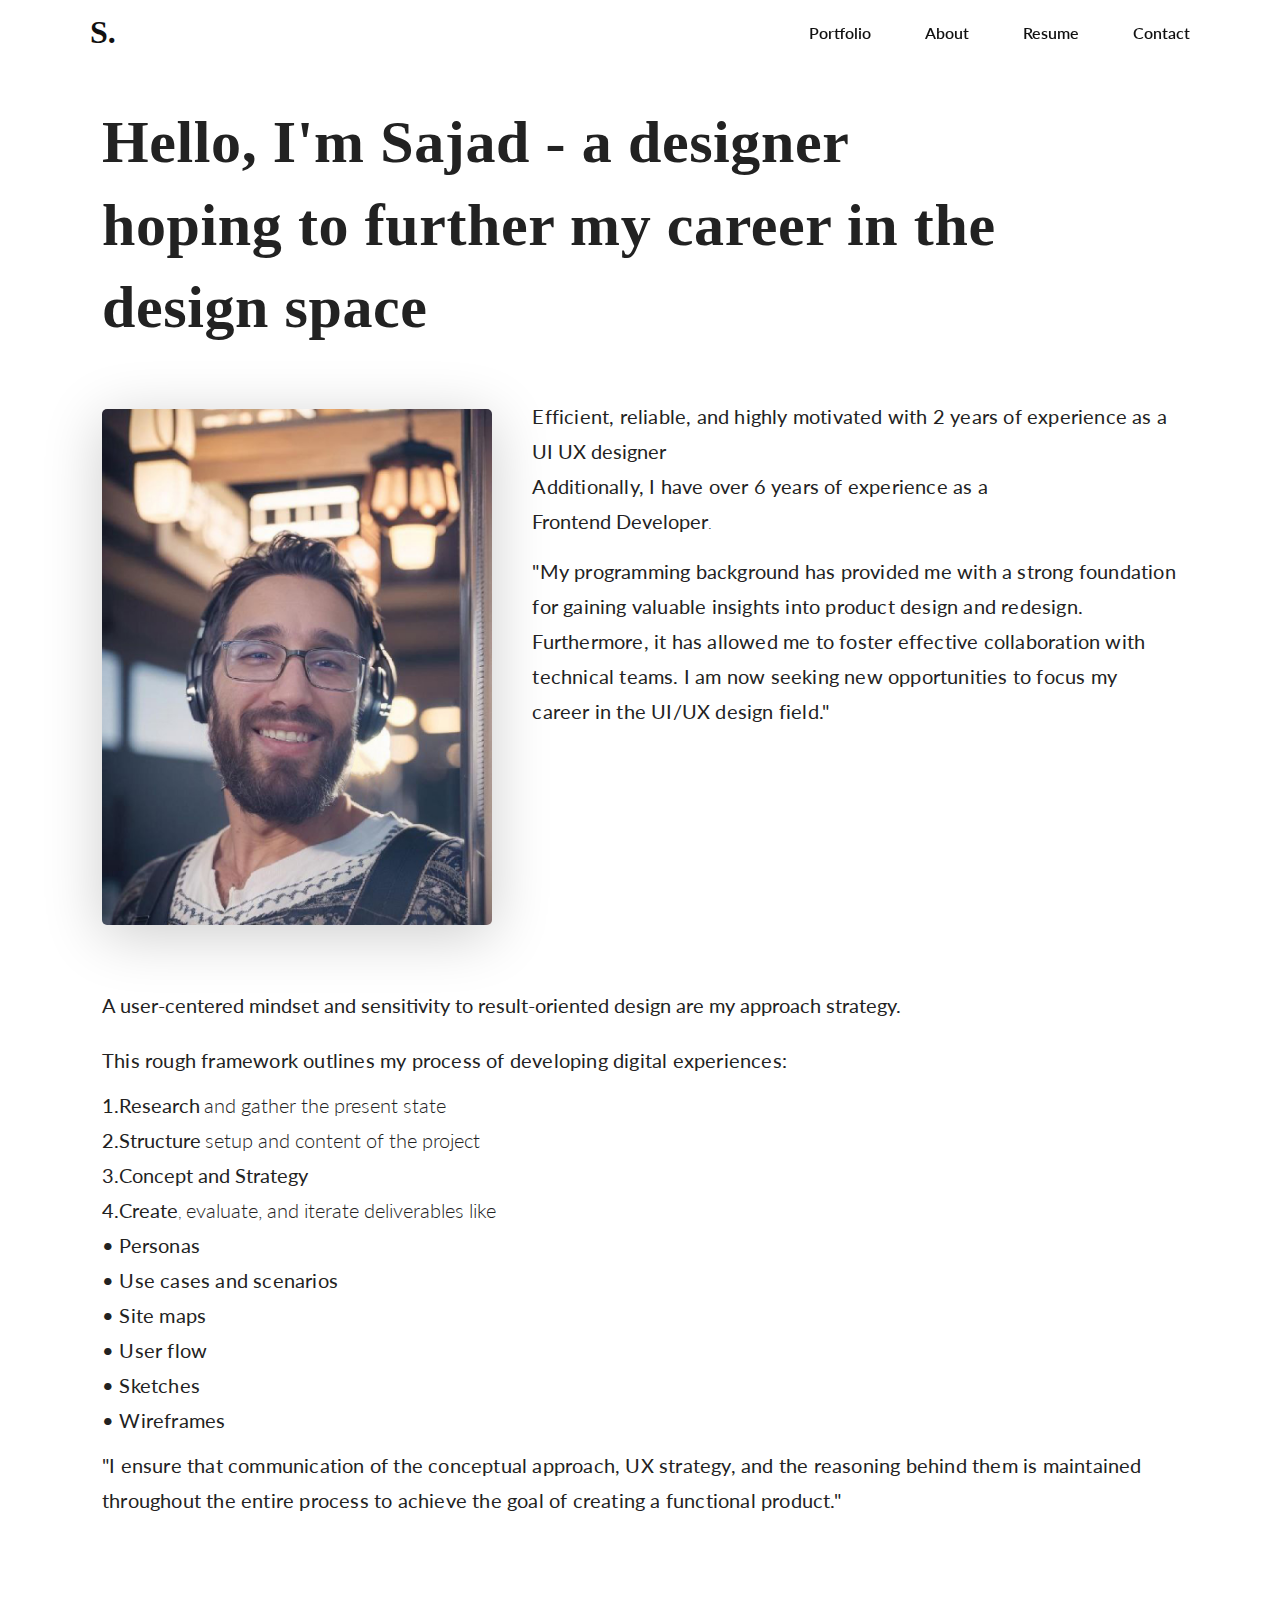
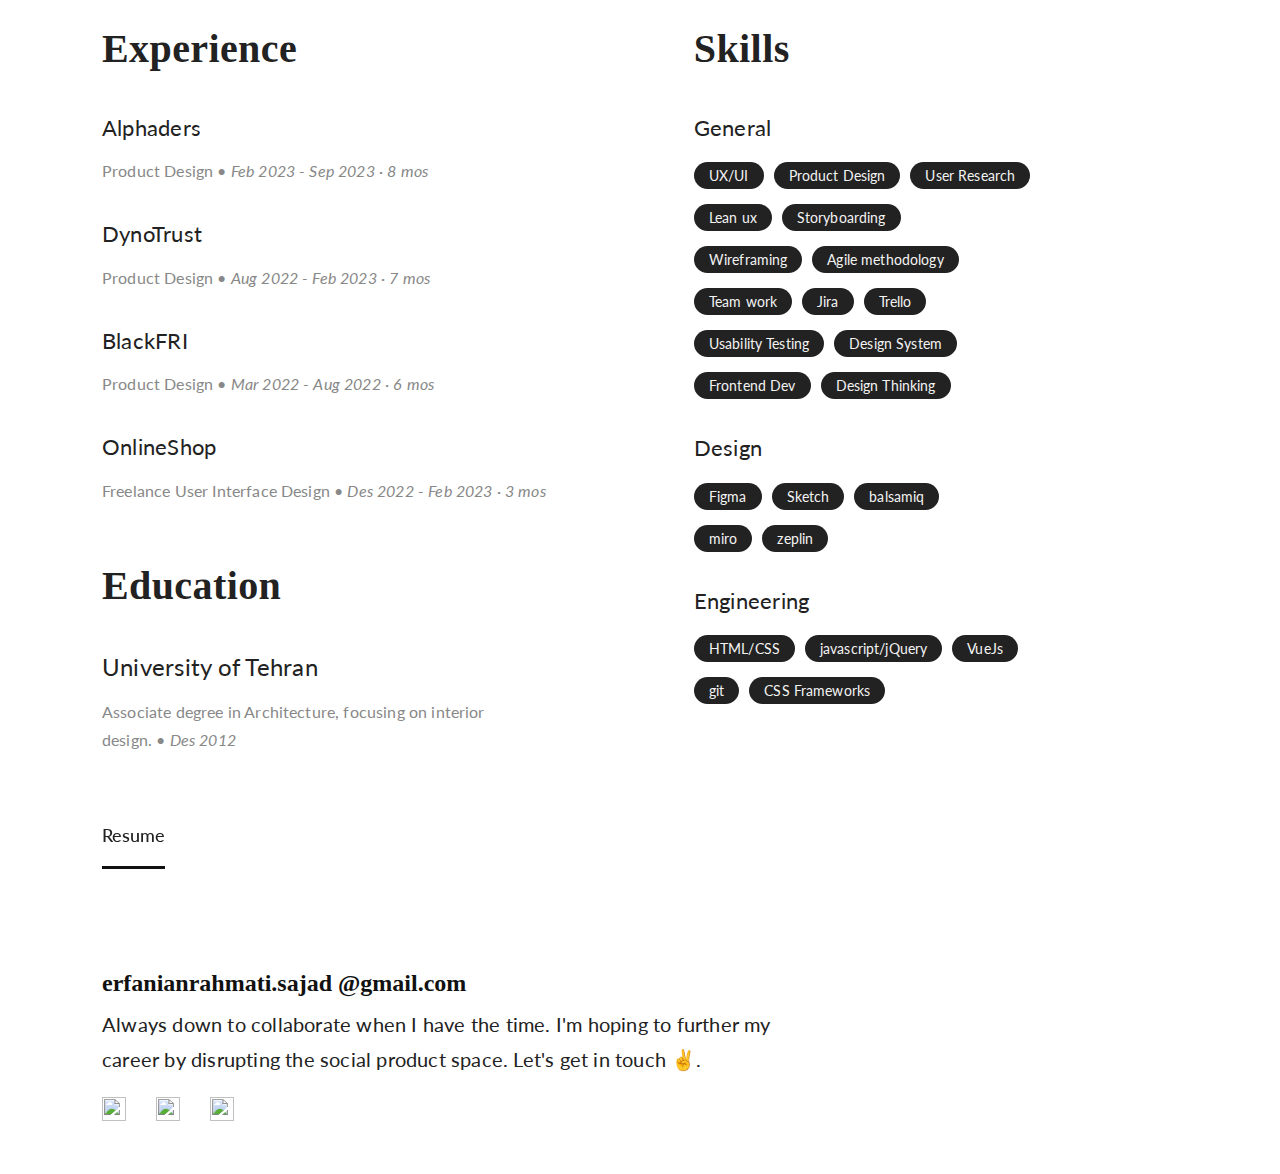
==== commit 4f66a920: "email fontsize" ====
--- a/about.html
+++ b/about.html
@@ -306,7 +306,7 @@
             <div class="Container Container--contact u-bg-white u-border-grey--T u-paddingV50">
                 <div class="Container-wrapper">
                     <div class="u-width70">
-                        <h2 class="wb wfc u-fontPlayfair u-fontSize-h2 u-fontWeight-black"> <a
+                        <h2 class="wb wfc u-fontPlayfair fs-32 u-fontWeight-black"> <a
                                 href="mailto:erfanianrahmati.sajad@gmail.com" target="_blank">erfanianrahmati.sajad
                                 <span>@gmail.com</span> </a> </h2>
                         <div class="Container-text u-width90">
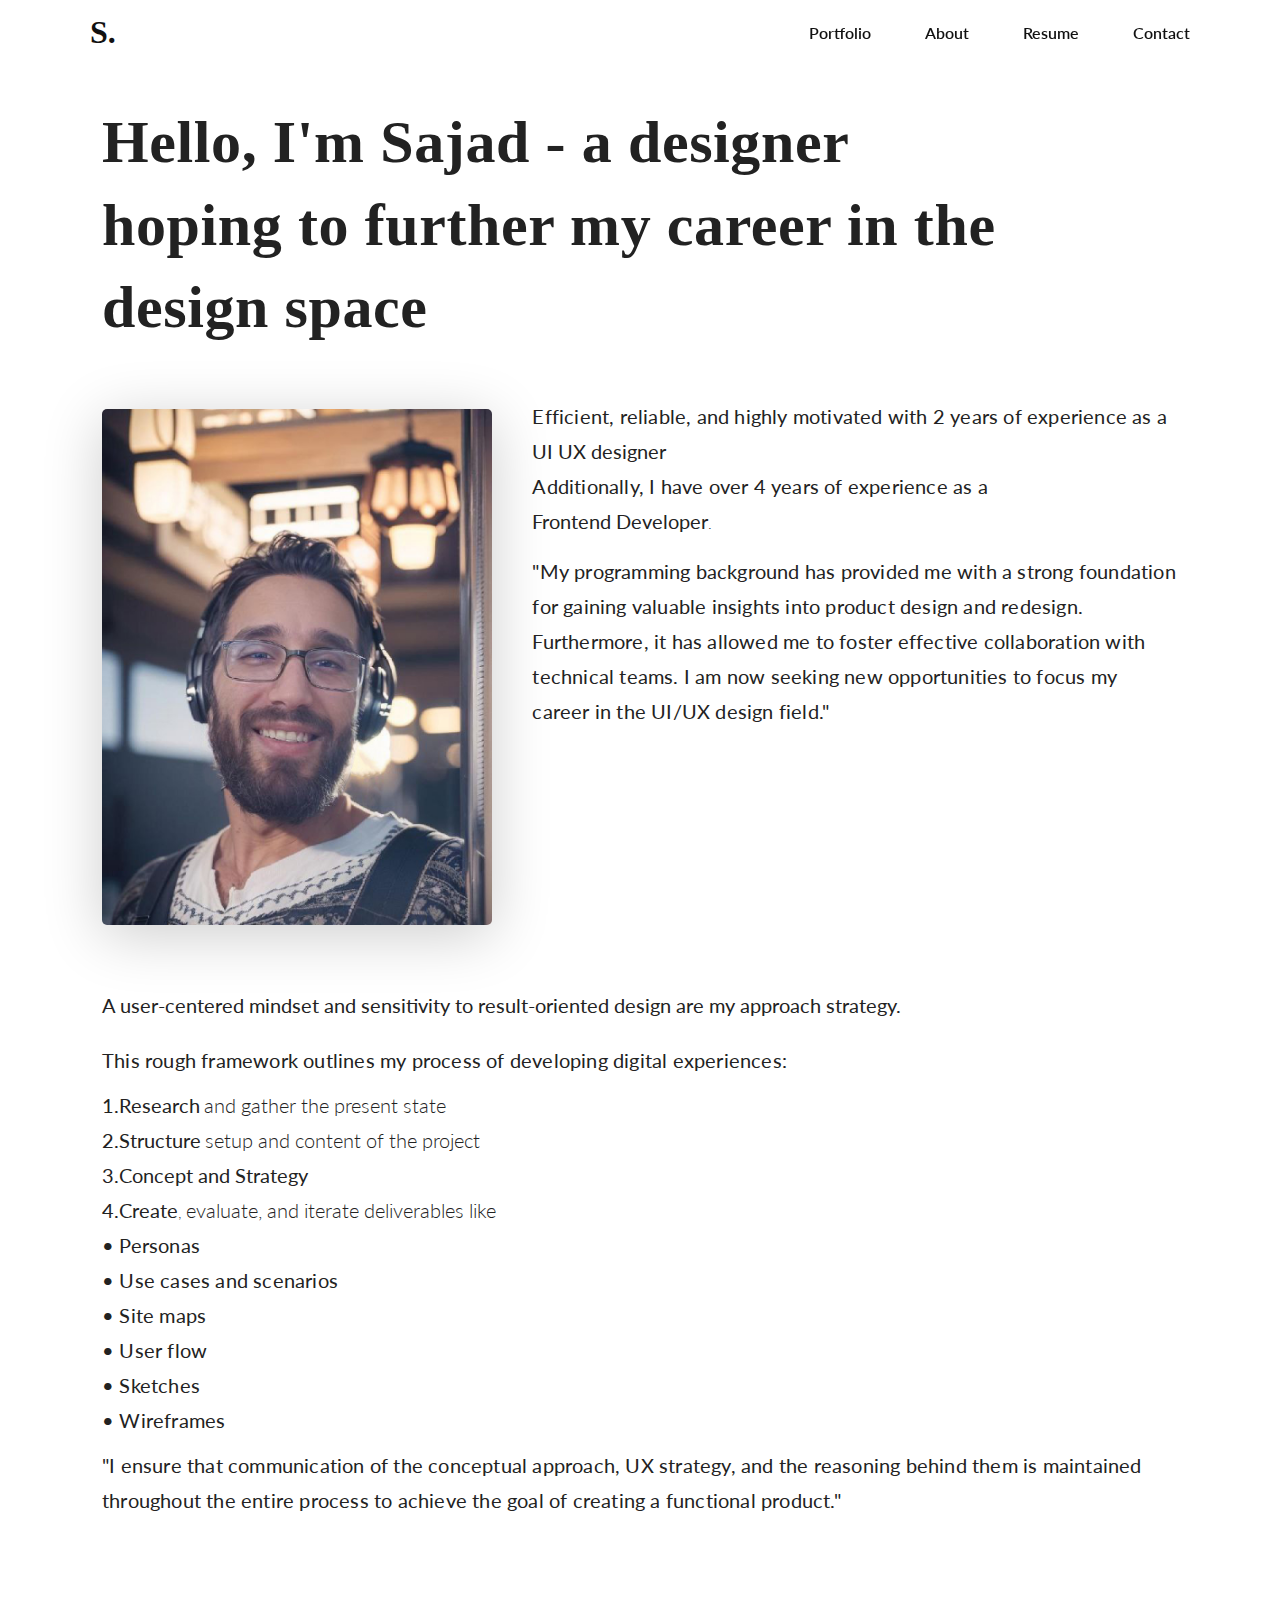
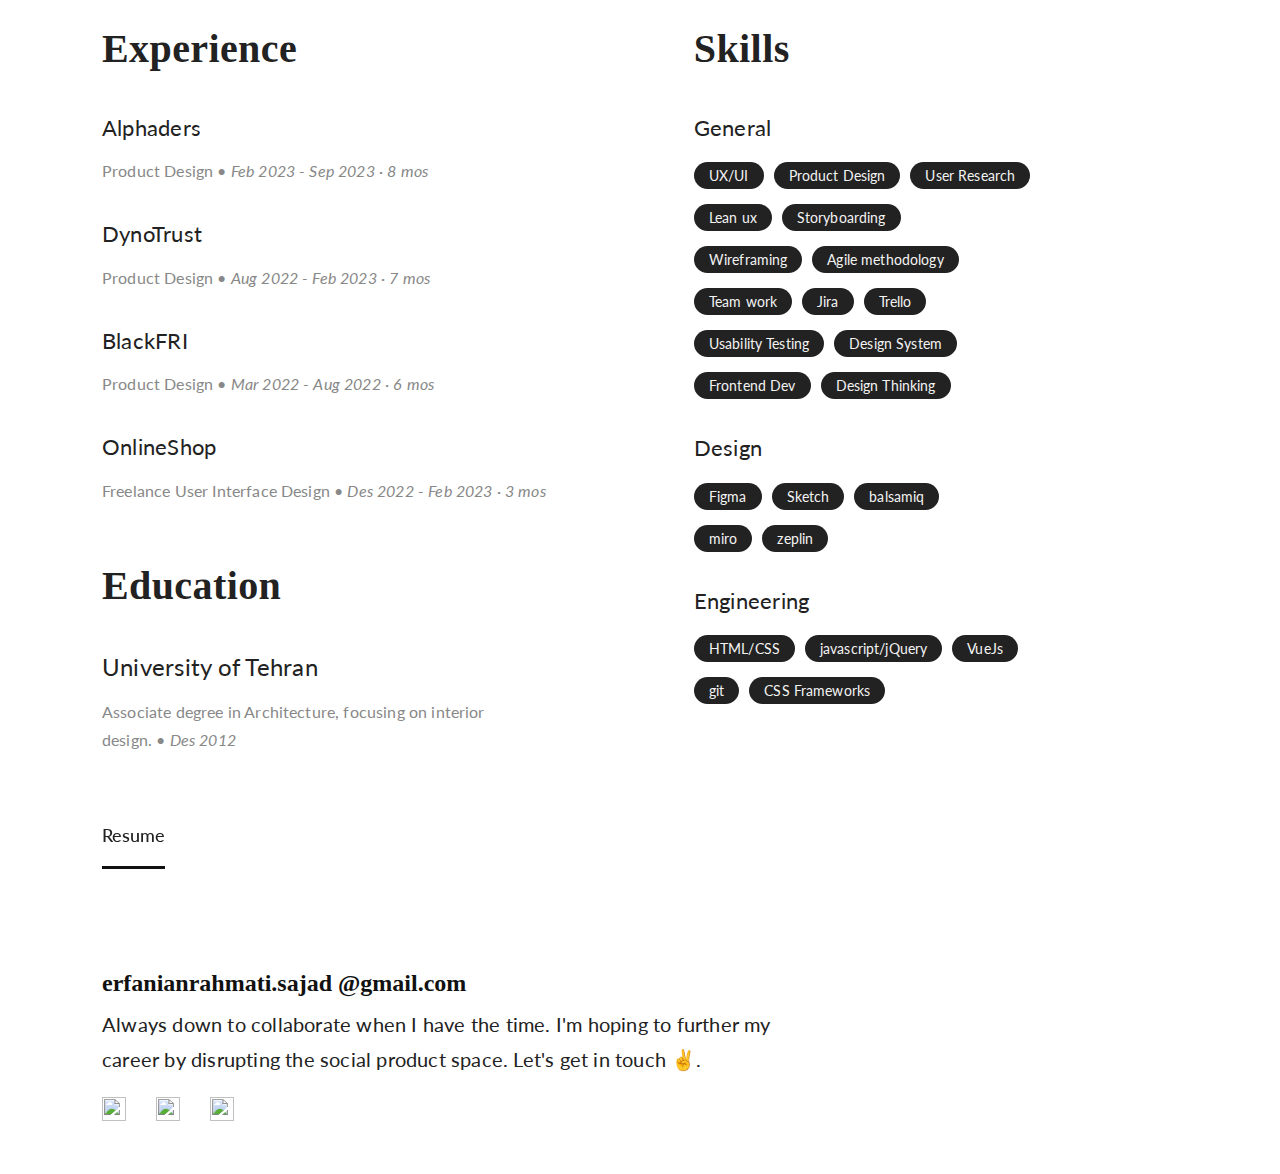
==== commit fe807907: "text edit" ====
--- a/about.html
+++ b/about.html
@@ -69,7 +69,7 @@
                             <p class="u-fontSize-p3 u-lineHeight-1_75"> Efficient, reliable, and
                                 highly motivated with 2 years of experience &ZeroWidthSpace;as a </p>
                             <strong class="u-fontSize-p3 u-lineHeight-1_75 u-p-MW1"> UI UX designer</strong>
-                            <p class="u-fontSize-p3 u-lineHeight-1_75 u-p-MW1">Additionally, I have over 6 years of
+                            <p class="u-fontSize-p3 u-lineHeight-1_75 u-p-MW1">Additionally, I have over 4 years of
                                 experience as a</p>
                             <strong class="u-fontSize-p3 u-lineHeight-1_75 u-p-MW1">Frontend Developer</strong>.
                             <p class="u-fontSize-p3 u-lineHeight-1_75 u-width100 u-marginT15"> "My
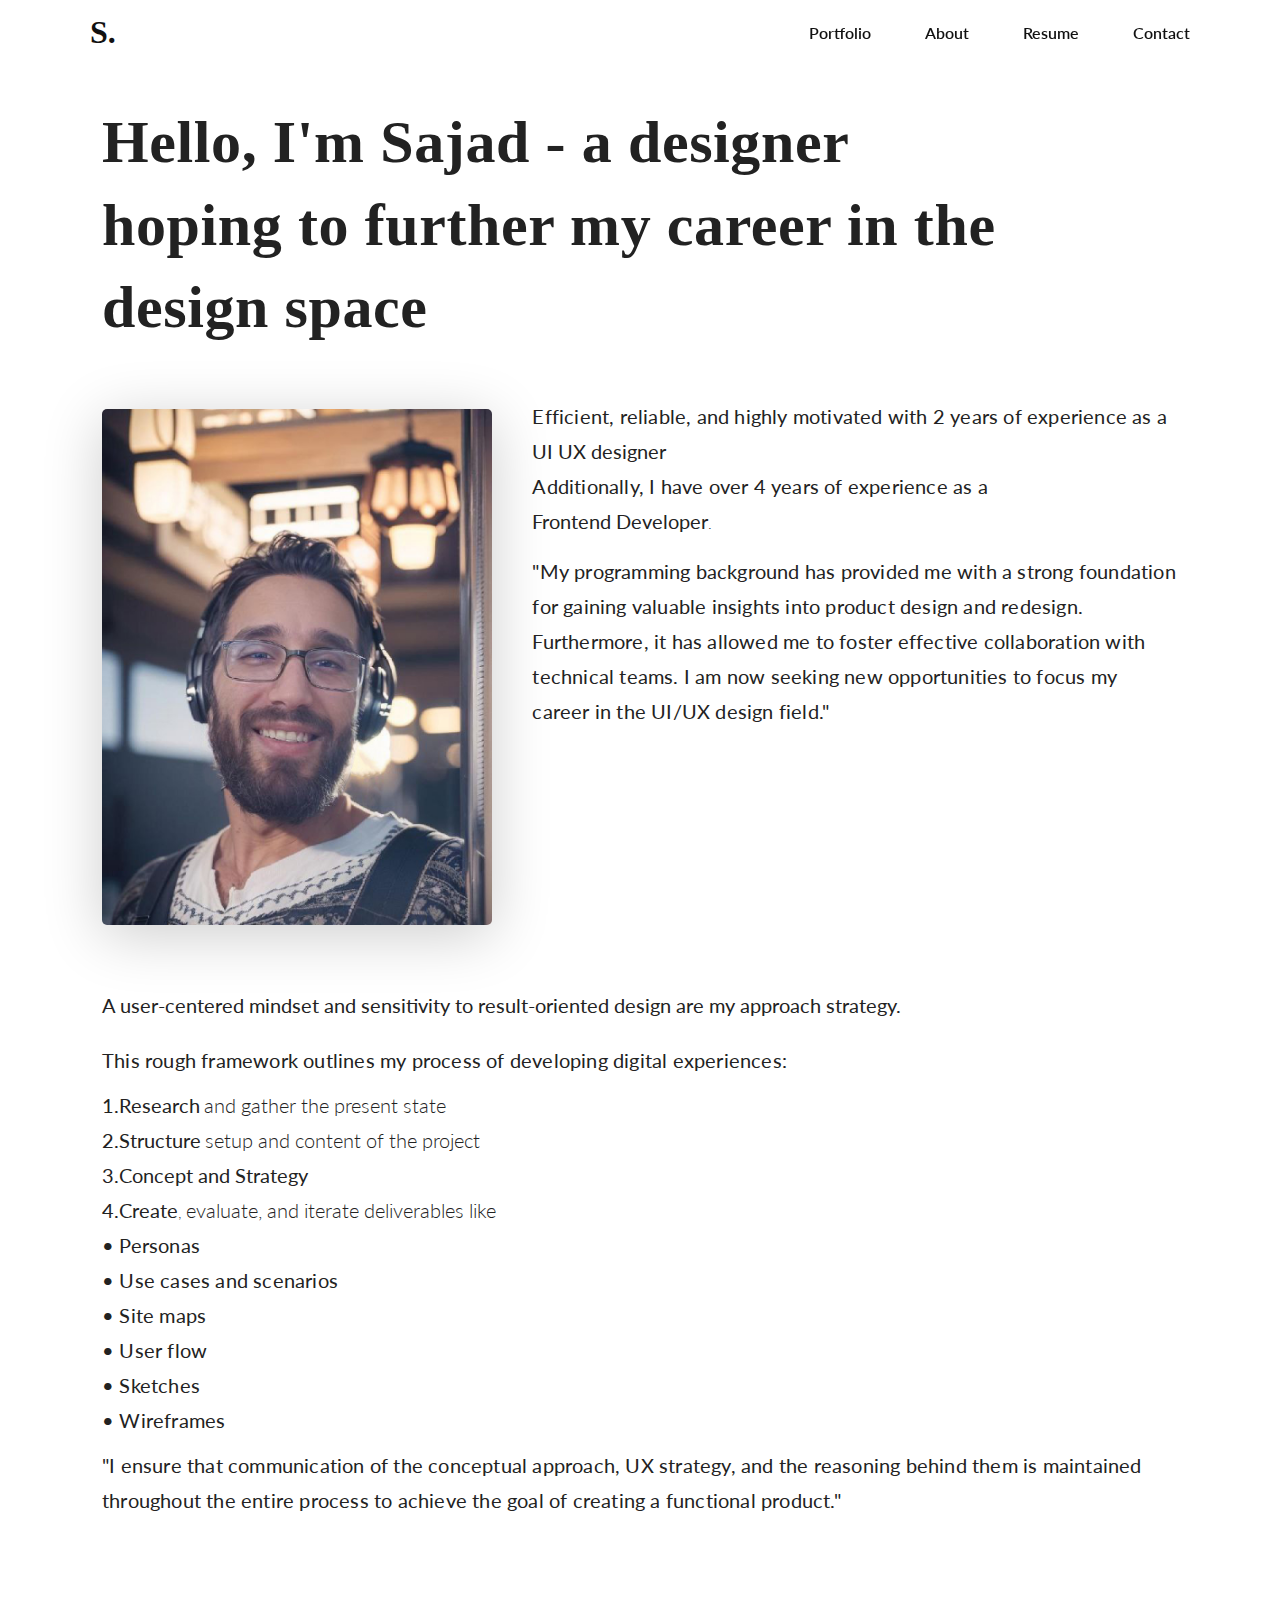
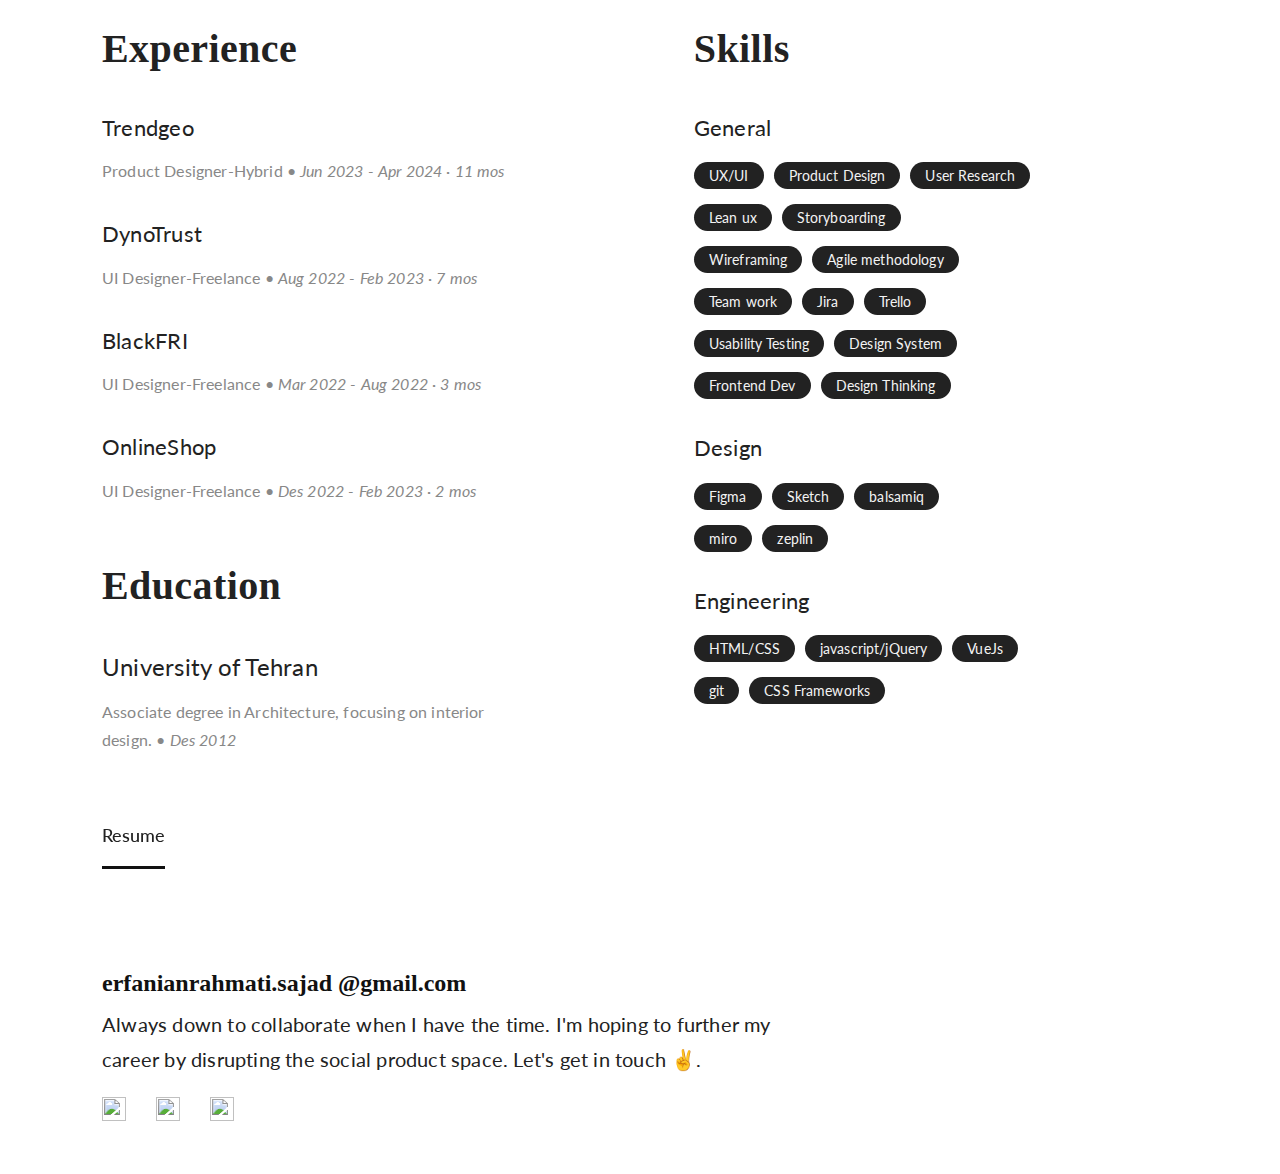
==== commit a1fcf955: "Update about.html" ====
--- a/about.html
+++ b/about.html
@@ -157,23 +157,23 @@
                             Experience </h2>
                         <div class="Container-text flex-mobile">
                             <div class="flex-mobile-child">
-                                <p class="u-fontSize-p2 u-lineHeight-1_75 u-marginT30">Alphaders</p>
-                                <p class="u-fontSize-p4 u-lineHeight-1_75 u-marginT10 u-text-darkGrey">Product Design •
-                                    <i>Feb 2023 - Sep 2023 · 8 mos</i>
+                                <p class="u-fontSize-p2 u-lineHeight-1_75 u-marginT30">Trendgeo</p>
+                                <p class="u-fontSize-p4 u-lineHeight-1_75 u-marginT10 u-text-darkGrey">Product Designer-Hybrid •
+                                    <i>Jun 2023 - Apr 2024 · 11 mos</i>
                                 </p>
                                 <p></p>
                                 <p class="u-fontSize-p2 u-lineHeight-1_75 u-marginT30">DynoTrust
                                 </p>
-                                <p class="u-fontSize-p4 u-lineHeight-1_75 u-marginT10 u-text-darkGrey"> Product Design
+                                <p class="u-fontSize-p4 u-lineHeight-1_75 u-marginT10 u-text-darkGrey"> UI Designer-Freelance
                                     • <i>Aug 2022 - Feb 2023 · 7 mos</i> </p>
                                 <p></p>
                                 <p class="u-fontSize-p2 u-lineHeight-1_75 u-marginT30">BlackFRI</p>
-                                <p class="u-fontSize-p4 u-lineHeight-1_75 u-marginT10 u-text-darkGrey"> Product Design
-                                    • <i>Mar 2022 - Aug 2022 · 6 mos</i> </p>
+                                <p class="u-fontSize-p4 u-lineHeight-1_75 u-marginT10 u-text-darkGrey"> UI Designer-Freelance
+                                    • <i>Mar 2022 - Aug 2022 · 3 mos</i> </p>
                                 <p></p>
                                 <p class="u-fontSize-p2 u-lineHeight-1_75 u-marginT30">OnlineShop</p>
-                                <p class="u-fontSize-p4 u-lineHeight-1_75 u-marginT10 u-text-darkGrey"> Freelance
-                                    User Interface Design • <i>Des 2022 - Feb 2023 · 3 mos</i> </p>
+                                <p class="u-fontSize-p4 u-lineHeight-1_75 u-marginT10 u-text-darkGrey"> UI Designer-Freelance
+                                    • <i>Des 2022 - Feb 2023 · 2 mos</i> </p>
                                 <p></p>
                             </div>
                         </div>
@@ -320,7 +320,7 @@
                             <div class="Container-flex Container--social u-marginT20">
                                 <a href="https://linkedin.com/in/sajaderfanian/" target="_blank"> <img
                                         src="./images/home/linkedin.png" alt=""> </a>
-                                <a class="telegram" target="_blank" href="Https://t.me/sajaderf"><img
+                                <a class="telegram" target="_blank" href="https://t.me/oracle_design"><img
                                         src="./images/telegram.svg" alt=""></a>
                                 <a class="twitter" target="_blank" href="https://twitter.com/sajaderf"><img
                                         src="./images/twiter.svg" alt=""></a>
@@ -340,4 +340,4 @@
 </body>
 
 
-</html>+</html>
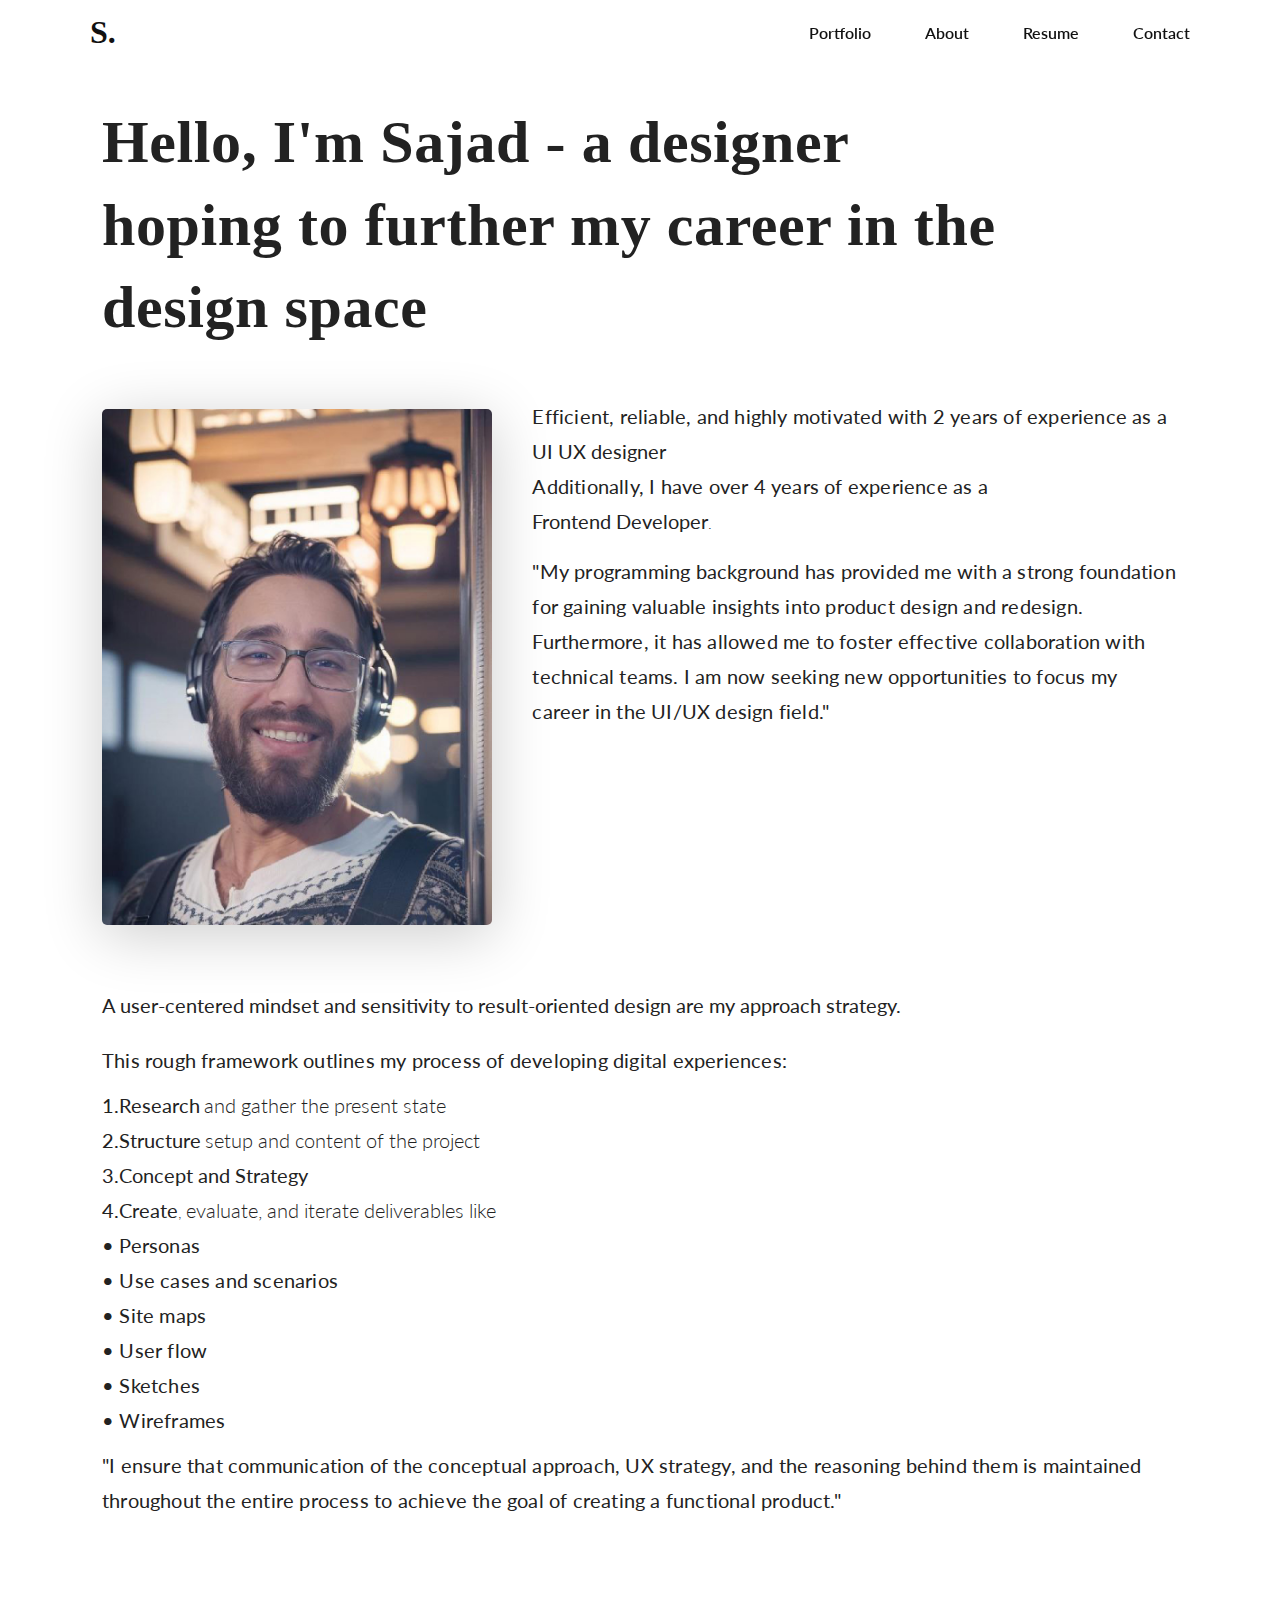
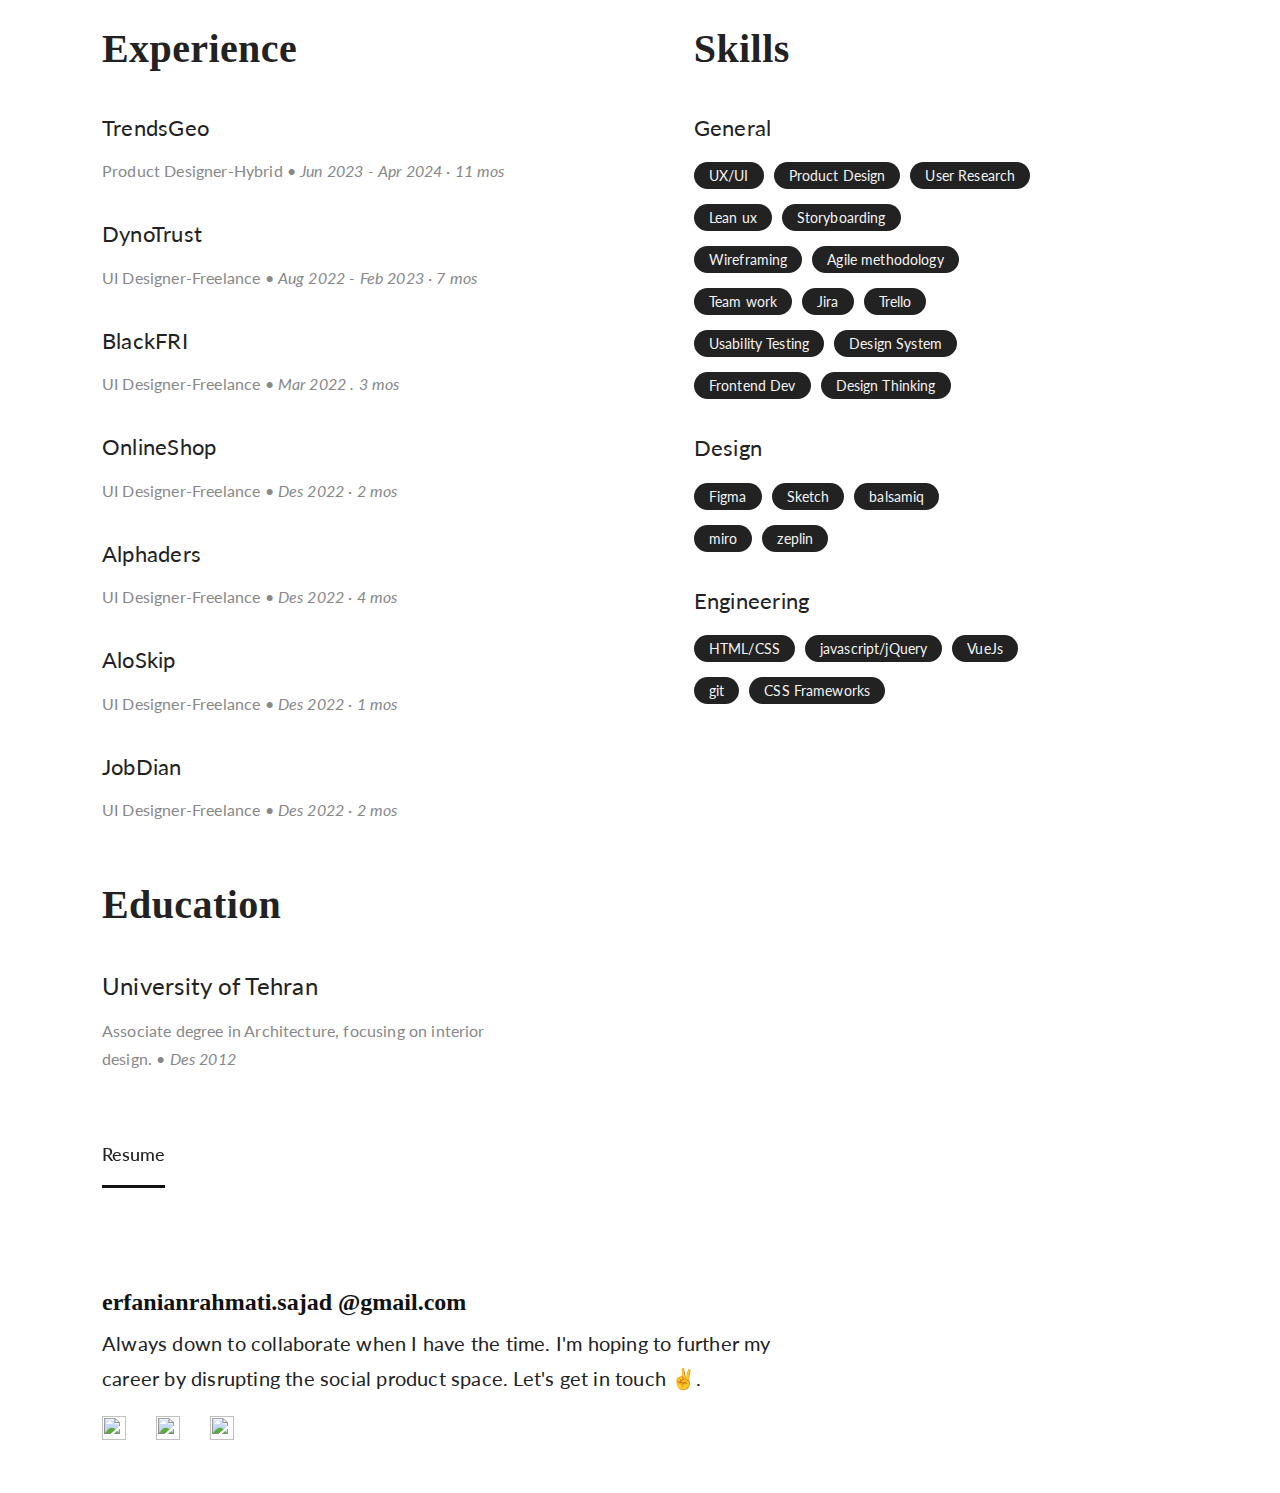
==== commit c02c515c: "Update about.html" ====
--- a/about.html
+++ b/about.html
@@ -157,7 +157,7 @@
                             Experience </h2>
                         <div class="Container-text flex-mobile">
                             <div class="flex-mobile-child">
-                                <p class="u-fontSize-p2 u-lineHeight-1_75 u-marginT30">Trendgeo</p>
+                                <p class="u-fontSize-p2 u-lineHeight-1_75 u-marginT30">TrendsGeo</p>
                                 <p class="u-fontSize-p4 u-lineHeight-1_75 u-marginT10 u-text-darkGrey">Product Designer-Hybrid •
                                     <i>Jun 2023 - Apr 2024 · 11 mos</i>
                                 </p>
@@ -169,11 +169,23 @@
                                 <p></p>
                                 <p class="u-fontSize-p2 u-lineHeight-1_75 u-marginT30">BlackFRI</p>
                                 <p class="u-fontSize-p4 u-lineHeight-1_75 u-marginT10 u-text-darkGrey"> UI Designer-Freelance
-                                    • <i>Mar 2022 - Aug 2022 · 3 mos</i> </p>
+                                    • <i>Mar 2022 . 3 mos</i> </p>
                                 <p></p>
                                 <p class="u-fontSize-p2 u-lineHeight-1_75 u-marginT30">OnlineShop</p>
                                 <p class="u-fontSize-p4 u-lineHeight-1_75 u-marginT10 u-text-darkGrey"> UI Designer-Freelance
-                                    • <i>Des 2022 - Feb 2023 · 2 mos</i> </p>
+                                    • <i>Des 2022 · 2 mos</i> </p>
+                                <p></p>
+                                   <p class="u-fontSize-p2 u-lineHeight-1_75 u-marginT30">Alphaders</p>
+                                <p class="u-fontSize-p4 u-lineHeight-1_75 u-marginT10 u-text-darkGrey"> UI Designer-Freelance
+                                    • <i>Des 2022 · 4 mos</i> </p>
+                                <p></p>
+                                   <p class="u-fontSize-p2 u-lineHeight-1_75 u-marginT30">AloSkip</p>
+                                <p class="u-fontSize-p4 u-lineHeight-1_75 u-marginT10 u-text-darkGrey"> UI Designer-Freelance
+                                    • <i>Des 2022 · 1 mos</i> </p>
+                                <p></p>
+                                   <p class="u-fontSize-p2 u-lineHeight-1_75 u-marginT30">JobDian</p>
+                                <p class="u-fontSize-p4 u-lineHeight-1_75 u-marginT10 u-text-darkGrey"> UI Designer-Freelance
+                                    • <i>Des 2022 · 2 mos</i> </p>
                                 <p></p>
                             </div>
                         </div>
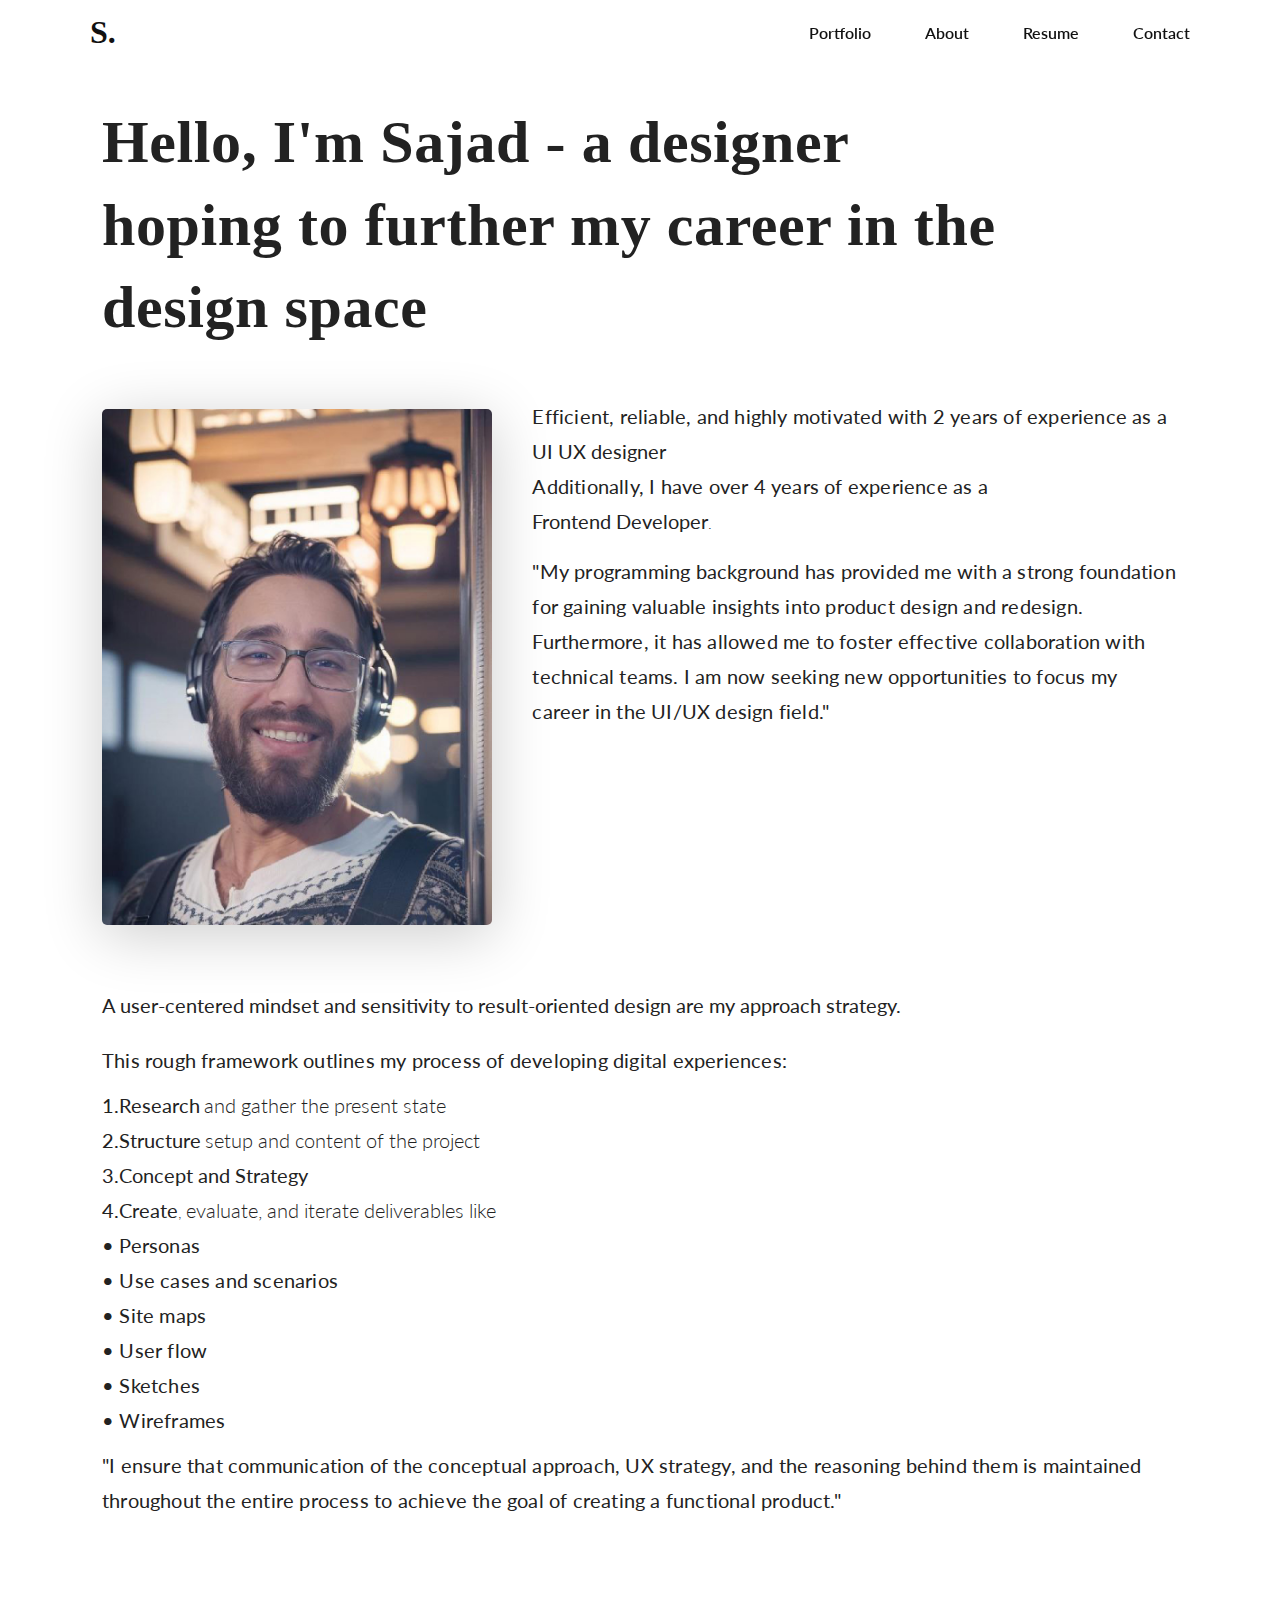
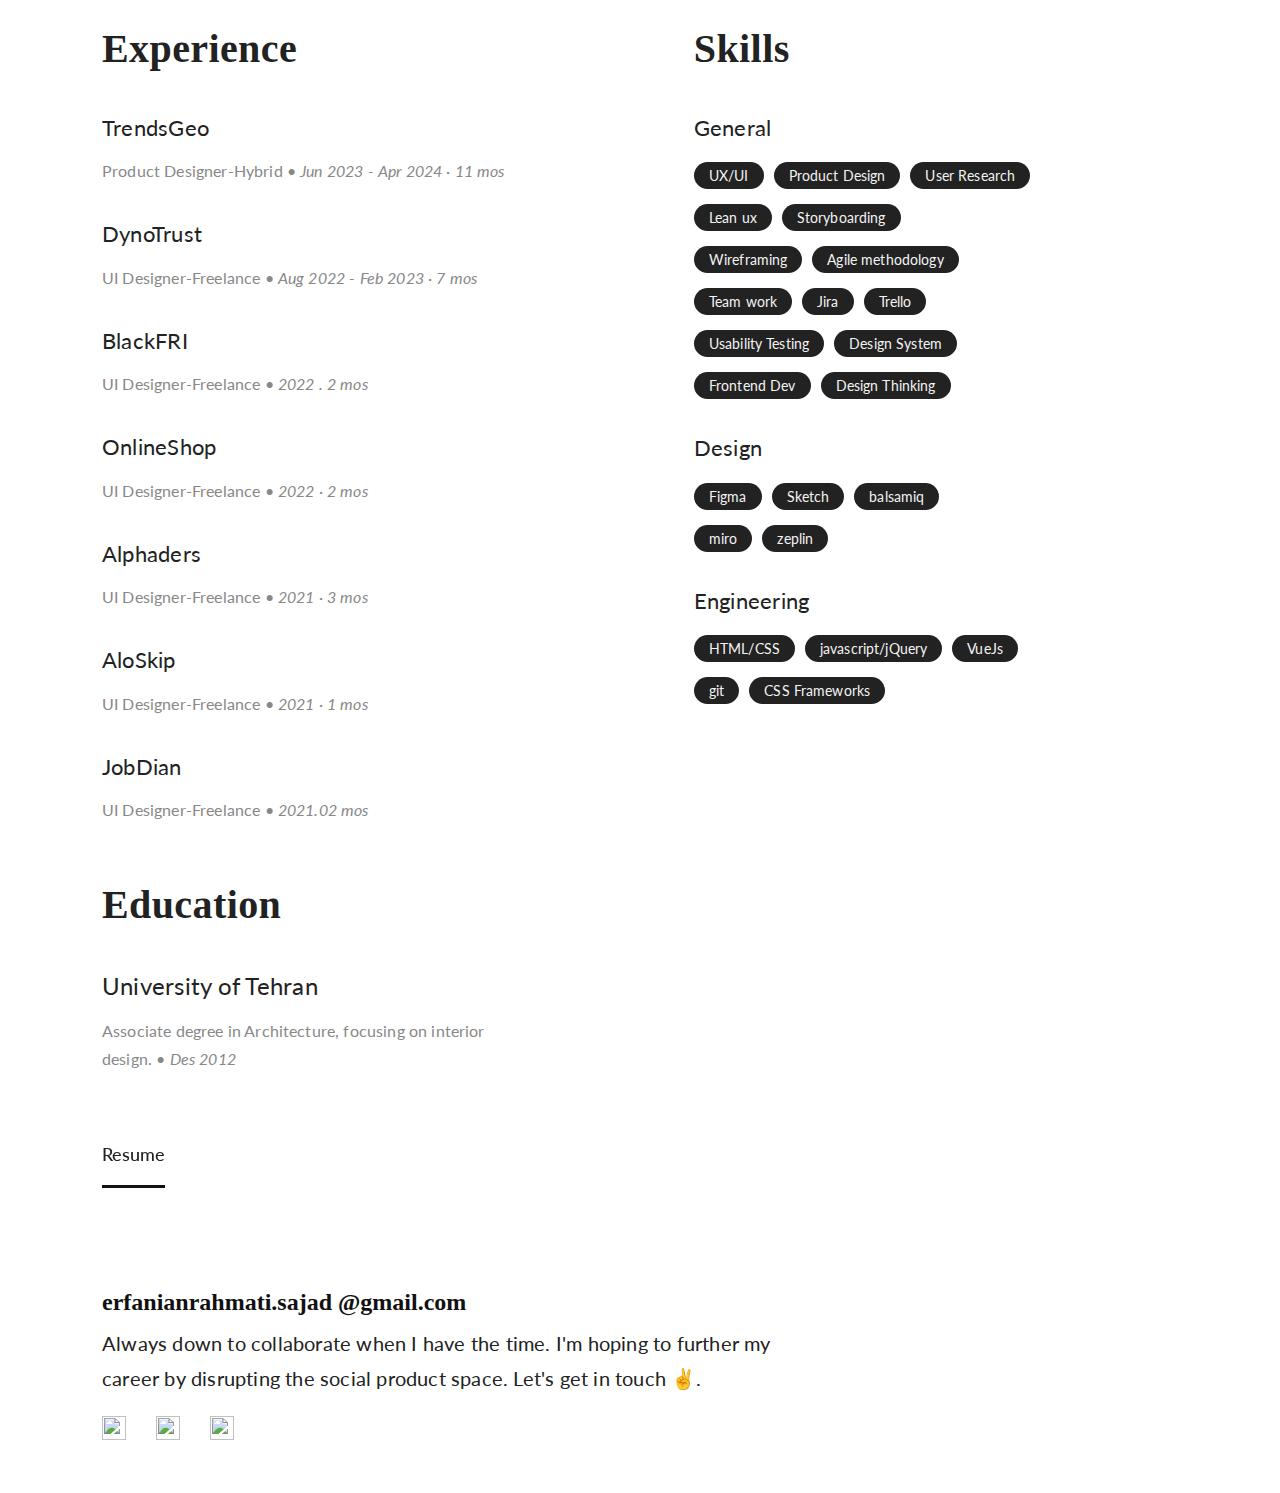
==== commit abab6eec: "Update about.html" ====
--- a/about.html
+++ b/about.html
@@ -169,23 +169,23 @@
                                 <p></p>
                                 <p class="u-fontSize-p2 u-lineHeight-1_75 u-marginT30">BlackFRI</p>
                                 <p class="u-fontSize-p4 u-lineHeight-1_75 u-marginT10 u-text-darkGrey"> UI Designer-Freelance
-                                    • <i>Mar 2022 . 3 mos</i> </p>
+                                    • <i>2022 . 2 mos</i> </p>
                                 <p></p>
                                 <p class="u-fontSize-p2 u-lineHeight-1_75 u-marginT30">OnlineShop</p>
                                 <p class="u-fontSize-p4 u-lineHeight-1_75 u-marginT10 u-text-darkGrey"> UI Designer-Freelance
-                                    • <i>Des 2022 · 2 mos</i> </p>
+                                    • <i>2022 · 2 mos</i> </p>
                                 <p></p>
                                    <p class="u-fontSize-p2 u-lineHeight-1_75 u-marginT30">Alphaders</p>
                                 <p class="u-fontSize-p4 u-lineHeight-1_75 u-marginT10 u-text-darkGrey"> UI Designer-Freelance
-                                    • <i>Des 2022 · 4 mos</i> </p>
+                                    • <i>2021 · 3 mos</i> </p>
                                 <p></p>
                                    <p class="u-fontSize-p2 u-lineHeight-1_75 u-marginT30">AloSkip</p>
                                 <p class="u-fontSize-p4 u-lineHeight-1_75 u-marginT10 u-text-darkGrey"> UI Designer-Freelance
-                                    • <i>Des 2022 · 1 mos</i> </p>
+                                    • <i>2021 · 1 mos</i> </p>
                                 <p></p>
                                    <p class="u-fontSize-p2 u-lineHeight-1_75 u-marginT30">JobDian</p>
                                 <p class="u-fontSize-p4 u-lineHeight-1_75 u-marginT10 u-text-darkGrey"> UI Designer-Freelance
-                                    • <i>Des 2022 · 2 mos</i> </p>
+                                    • <i>2021.02 mos</i> </p>
                                 <p></p>
                             </div>
                         </div>
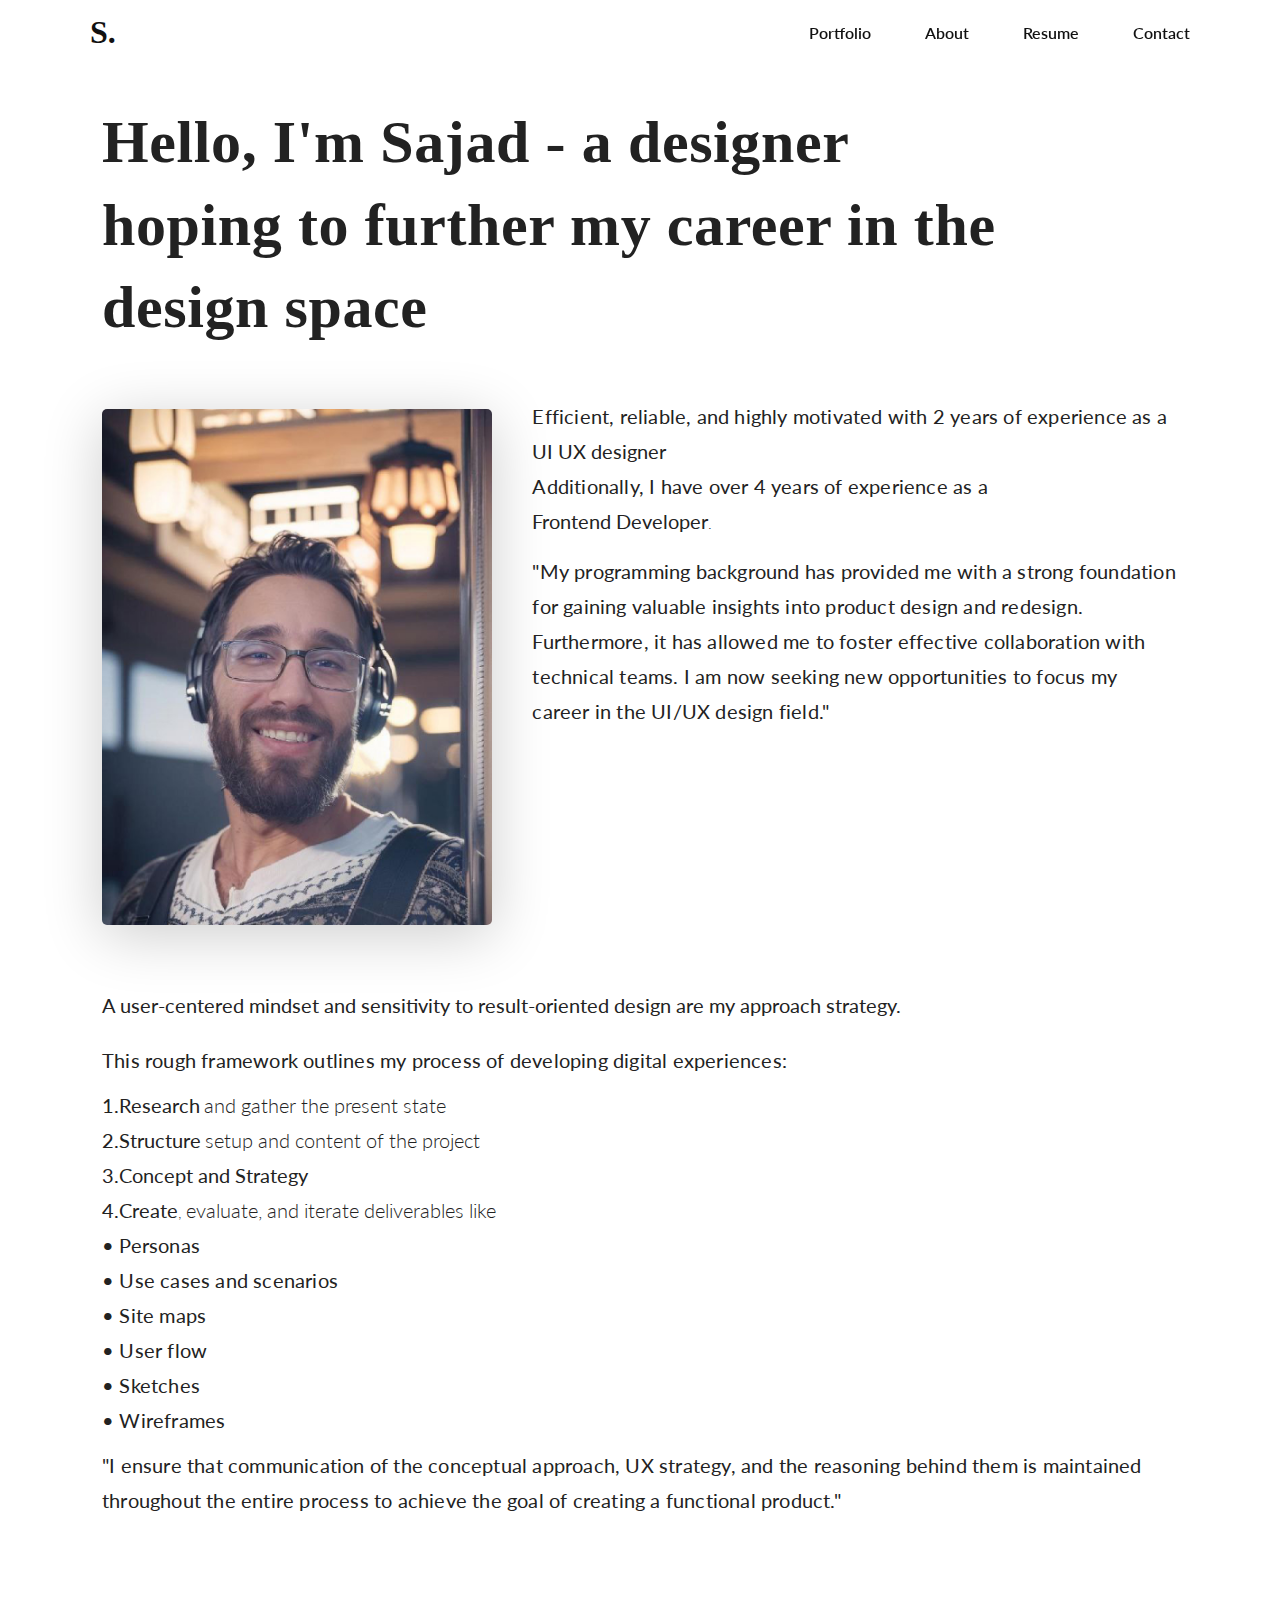
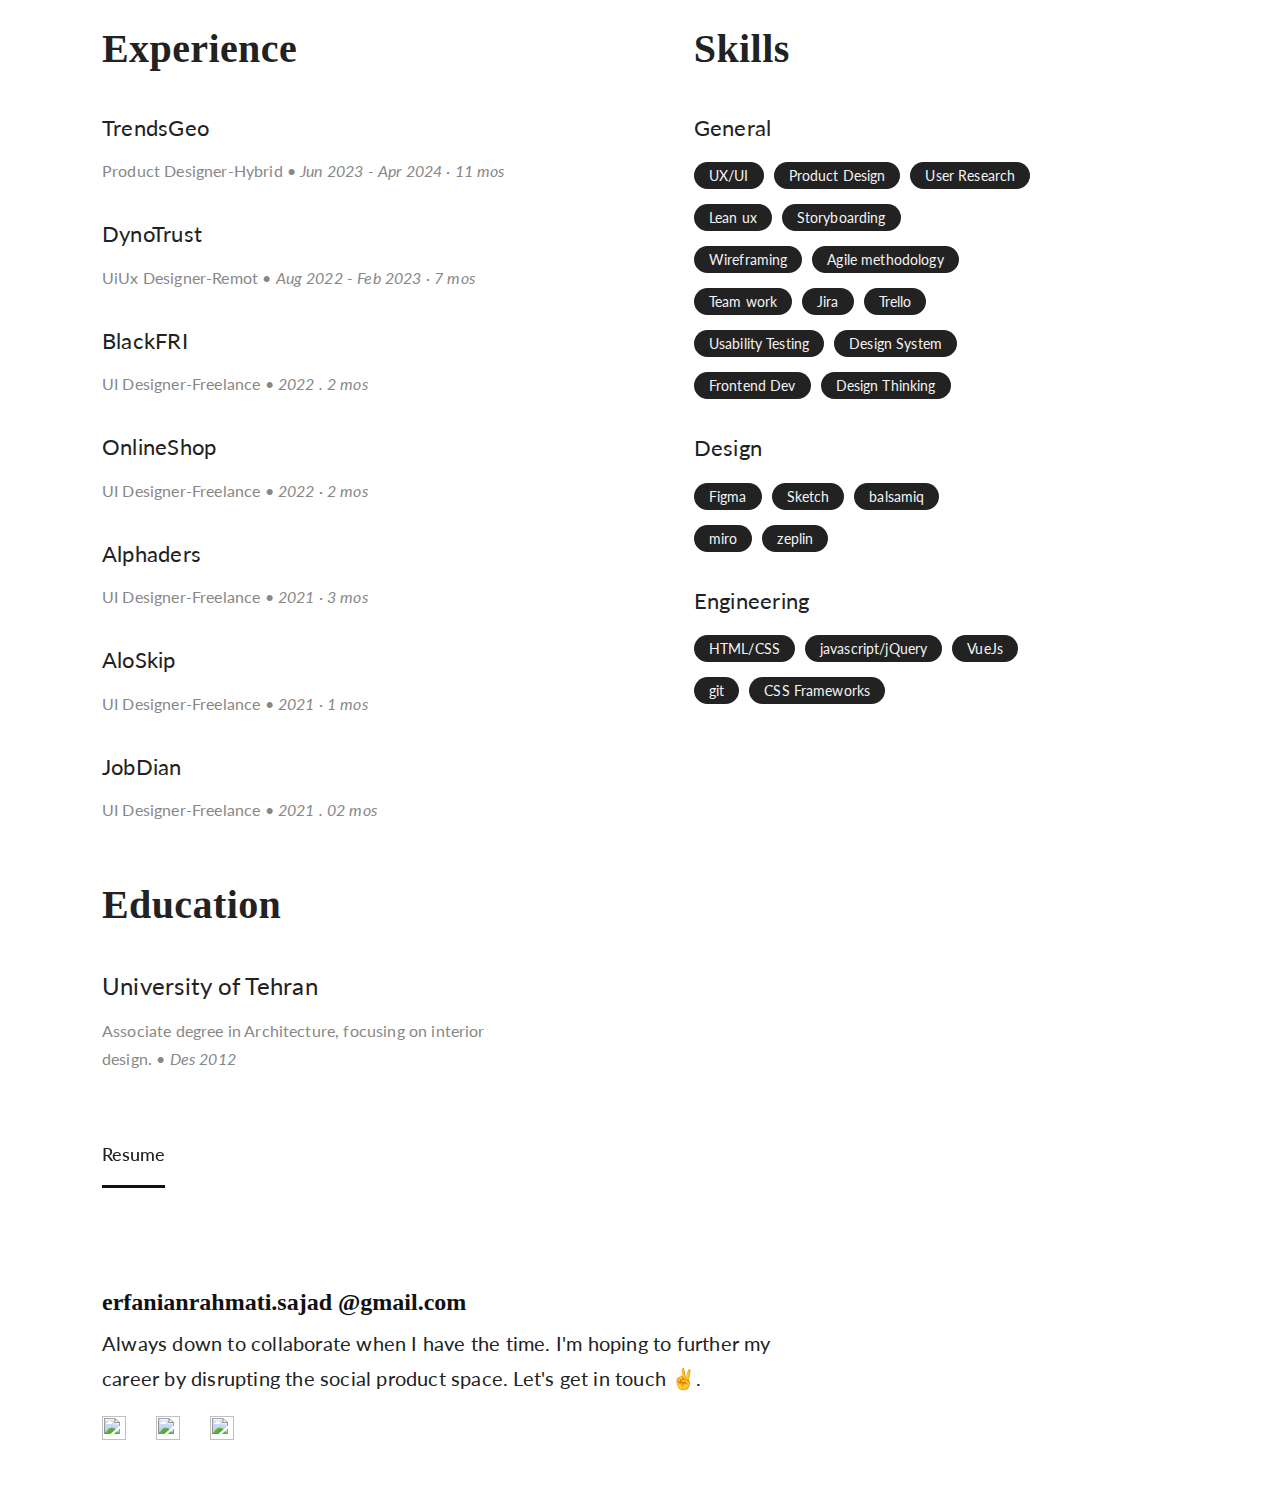
==== commit 294dd7d1: "Update about2.html" ====
--- a/about.html
+++ b/about.html
@@ -164,7 +164,7 @@
                                 <p></p>
                                 <p class="u-fontSize-p2 u-lineHeight-1_75 u-marginT30">DynoTrust
                                 </p>
-                                <p class="u-fontSize-p4 u-lineHeight-1_75 u-marginT10 u-text-darkGrey"> UI Designer-Freelance
+                                <p class="u-fontSize-p4 u-lineHeight-1_75 u-marginT10 u-text-darkGrey"> UiUx Designer-Remot
                                     • <i>Aug 2022 - Feb 2023 · 7 mos</i> </p>
                                 <p></p>
                                 <p class="u-fontSize-p2 u-lineHeight-1_75 u-marginT30">BlackFRI</p>
@@ -185,7 +185,7 @@
                                 <p></p>
                                    <p class="u-fontSize-p2 u-lineHeight-1_75 u-marginT30">JobDian</p>
                                 <p class="u-fontSize-p4 u-lineHeight-1_75 u-marginT10 u-text-darkGrey"> UI Designer-Freelance
-                                    • <i>2021.02 mos</i> </p>
+                                    • <i>2021 . 02 mos</i> </p>
                                 <p></p>
                             </div>
                         </div>
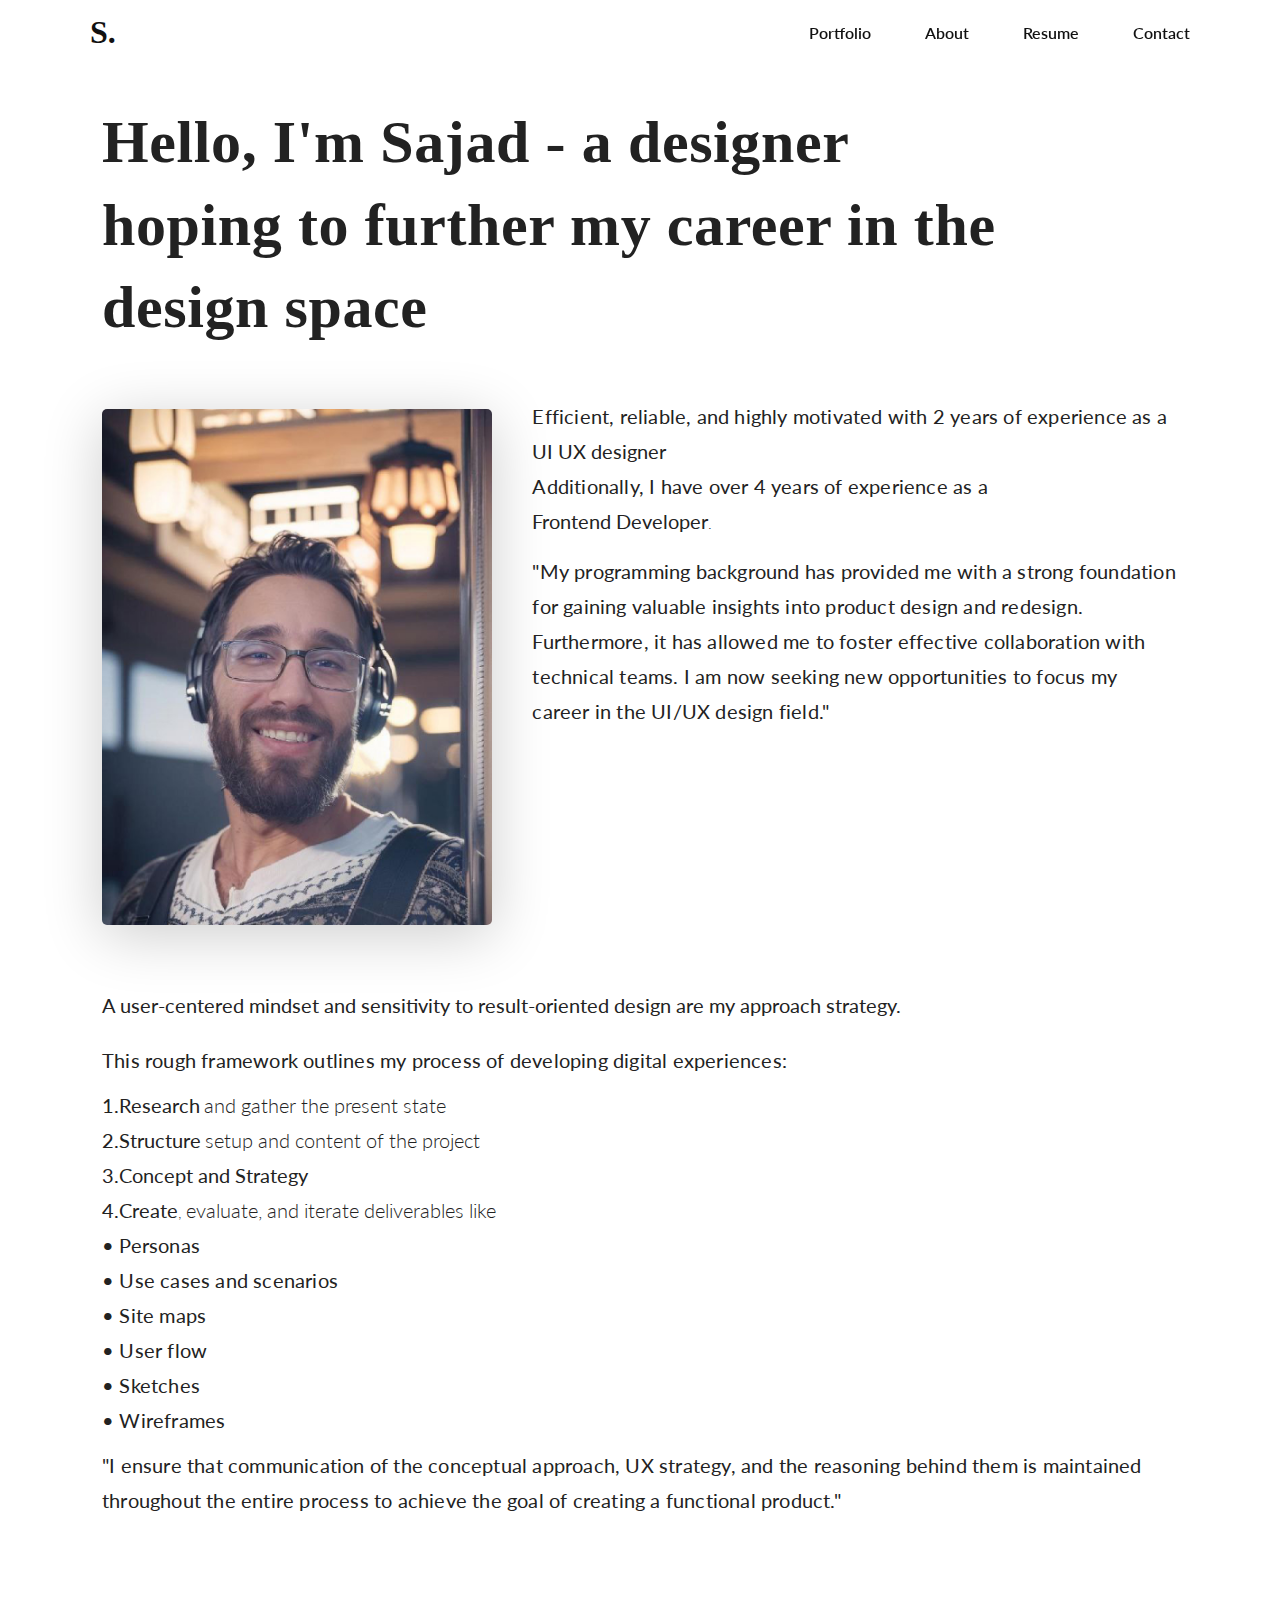
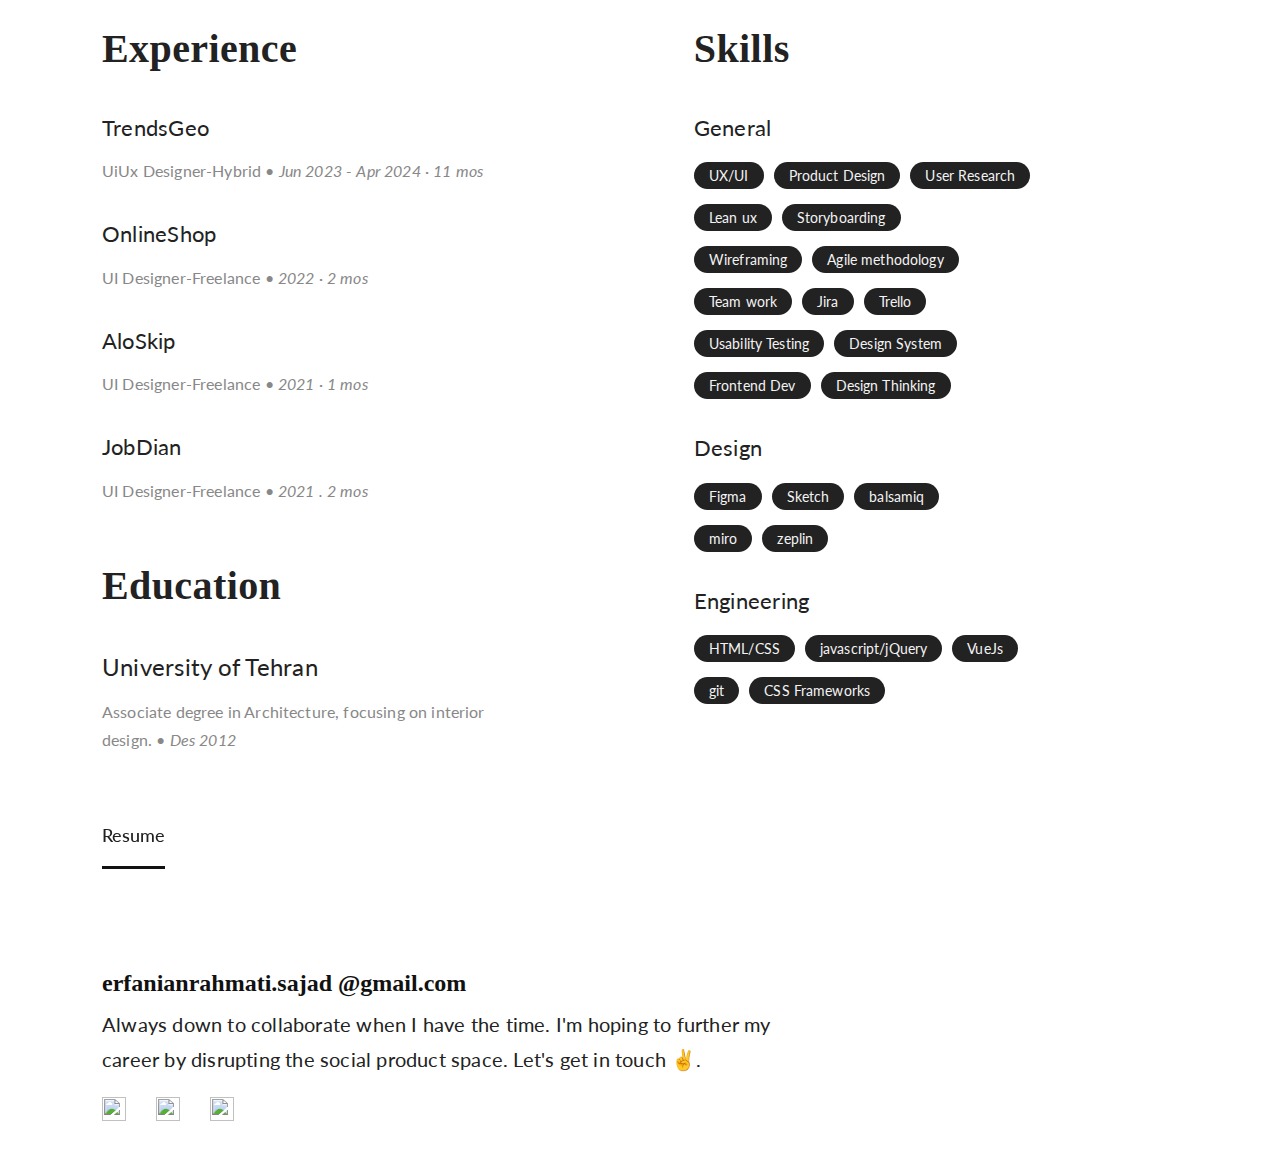
==== commit 59dde464: "Update about.html" ====
--- a/about.html
+++ b/about.html
@@ -158,26 +158,13 @@
                         <div class="Container-text flex-mobile">
                             <div class="flex-mobile-child">
                                 <p class="u-fontSize-p2 u-lineHeight-1_75 u-marginT30">TrendsGeo</p>
-                                <p class="u-fontSize-p4 u-lineHeight-1_75 u-marginT10 u-text-darkGrey">Product Designer-Hybrid •
+                                <p class="u-fontSize-p4 u-lineHeight-1_75 u-marginT10 u-text-darkGrey">UiUx Designer-Hybrid •
                                     <i>Jun 2023 - Apr 2024 · 11 mos</i>
                                 </p>
-                                <p></p>
-                                <p class="u-fontSize-p2 u-lineHeight-1_75 u-marginT30">DynoTrust
-                                </p>
-                                <p class="u-fontSize-p4 u-lineHeight-1_75 u-marginT10 u-text-darkGrey"> UiUx Designer-Remot
-                                    • <i>Aug 2022 - Feb 2023 · 7 mos</i> </p>
-                                <p></p>
-                                <p class="u-fontSize-p2 u-lineHeight-1_75 u-marginT30">BlackFRI</p>
-                                <p class="u-fontSize-p4 u-lineHeight-1_75 u-marginT10 u-text-darkGrey"> UI Designer-Freelance
-                                    • <i>2022 . 2 mos</i> </p>
                                 <p></p>
                                 <p class="u-fontSize-p2 u-lineHeight-1_75 u-marginT30">OnlineShop</p>
                                 <p class="u-fontSize-p4 u-lineHeight-1_75 u-marginT10 u-text-darkGrey"> UI Designer-Freelance
                                     • <i>2022 · 2 mos</i> </p>
-                                <p></p>
-                                   <p class="u-fontSize-p2 u-lineHeight-1_75 u-marginT30">Alphaders</p>
-                                <p class="u-fontSize-p4 u-lineHeight-1_75 u-marginT10 u-text-darkGrey"> UI Designer-Freelance
-                                    • <i>2021 · 3 mos</i> </p>
                                 <p></p>
                                    <p class="u-fontSize-p2 u-lineHeight-1_75 u-marginT30">AloSkip</p>
                                 <p class="u-fontSize-p4 u-lineHeight-1_75 u-marginT10 u-text-darkGrey"> UI Designer-Freelance
@@ -185,7 +172,7 @@
                                 <p></p>
                                    <p class="u-fontSize-p2 u-lineHeight-1_75 u-marginT30">JobDian</p>
                                 <p class="u-fontSize-p4 u-lineHeight-1_75 u-marginT10 u-text-darkGrey"> UI Designer-Freelance
-                                    • <i>2021 . 02 mos</i> </p>
+                                    • <i>2021 . 2 mos</i> </p>
                                 <p></p>
                             </div>
                         </div>
@@ -199,7 +186,6 @@
                                     <p class="u-fontSize-p4 u-lineHeight-1_75 u-marginT10 u-text-darkGrey"> Associate
                                         degree in Architecture, focusing on
                                         interior design. • <i>Des 2012</i> </p>
-                                    <p></p>
                                 </div>
                             </div>
                         </div>
